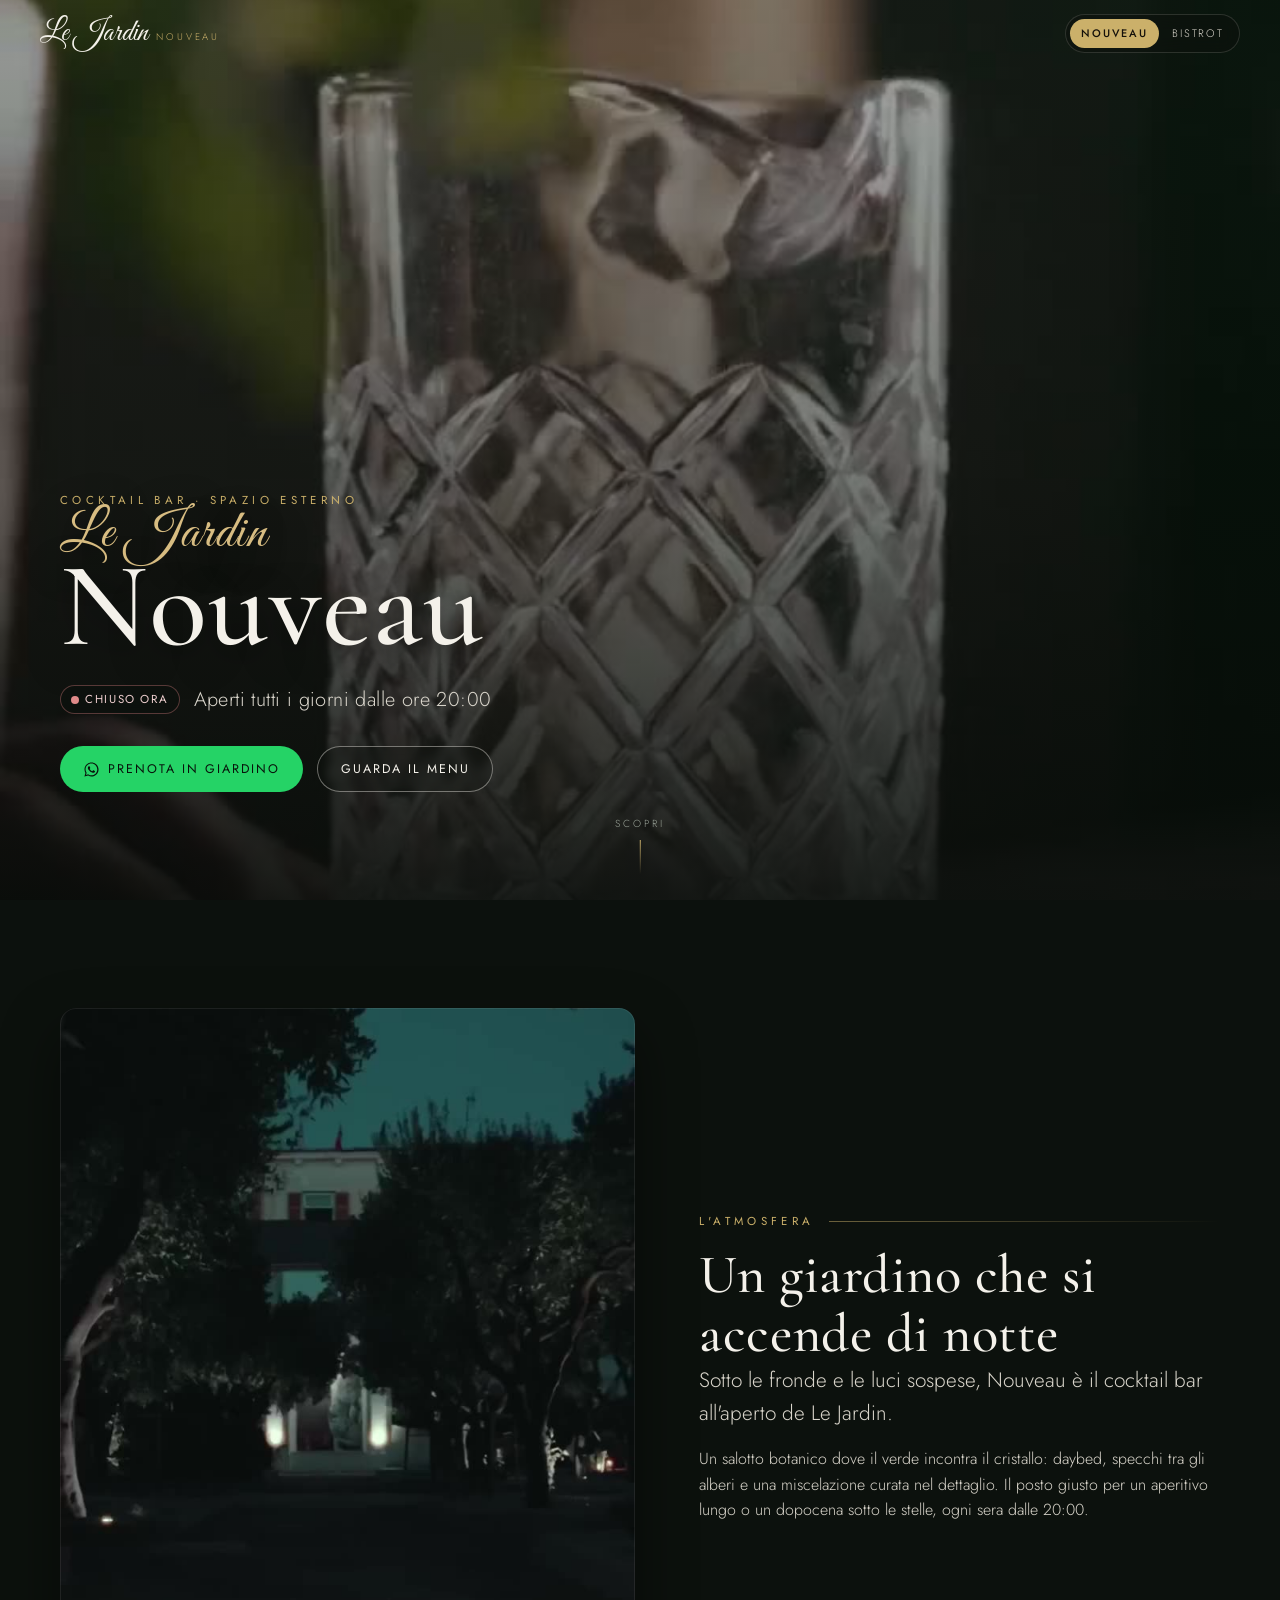
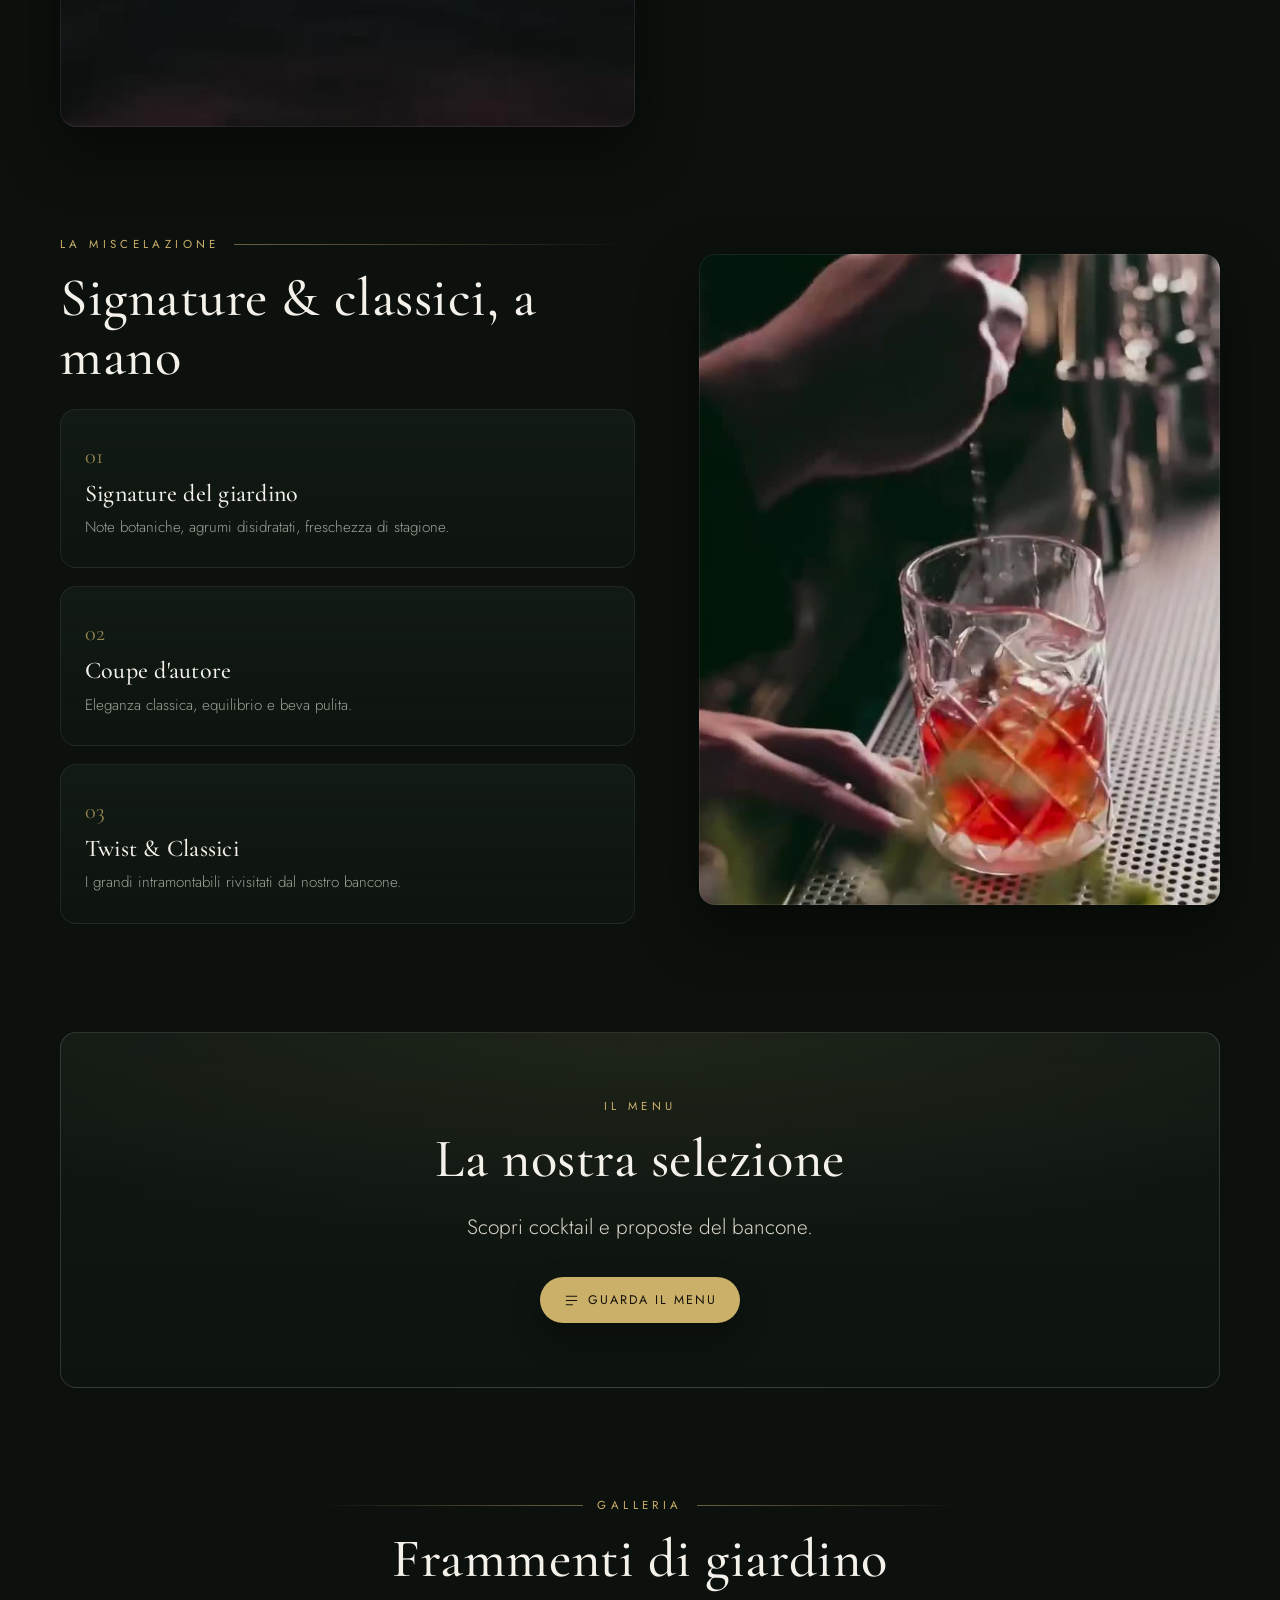
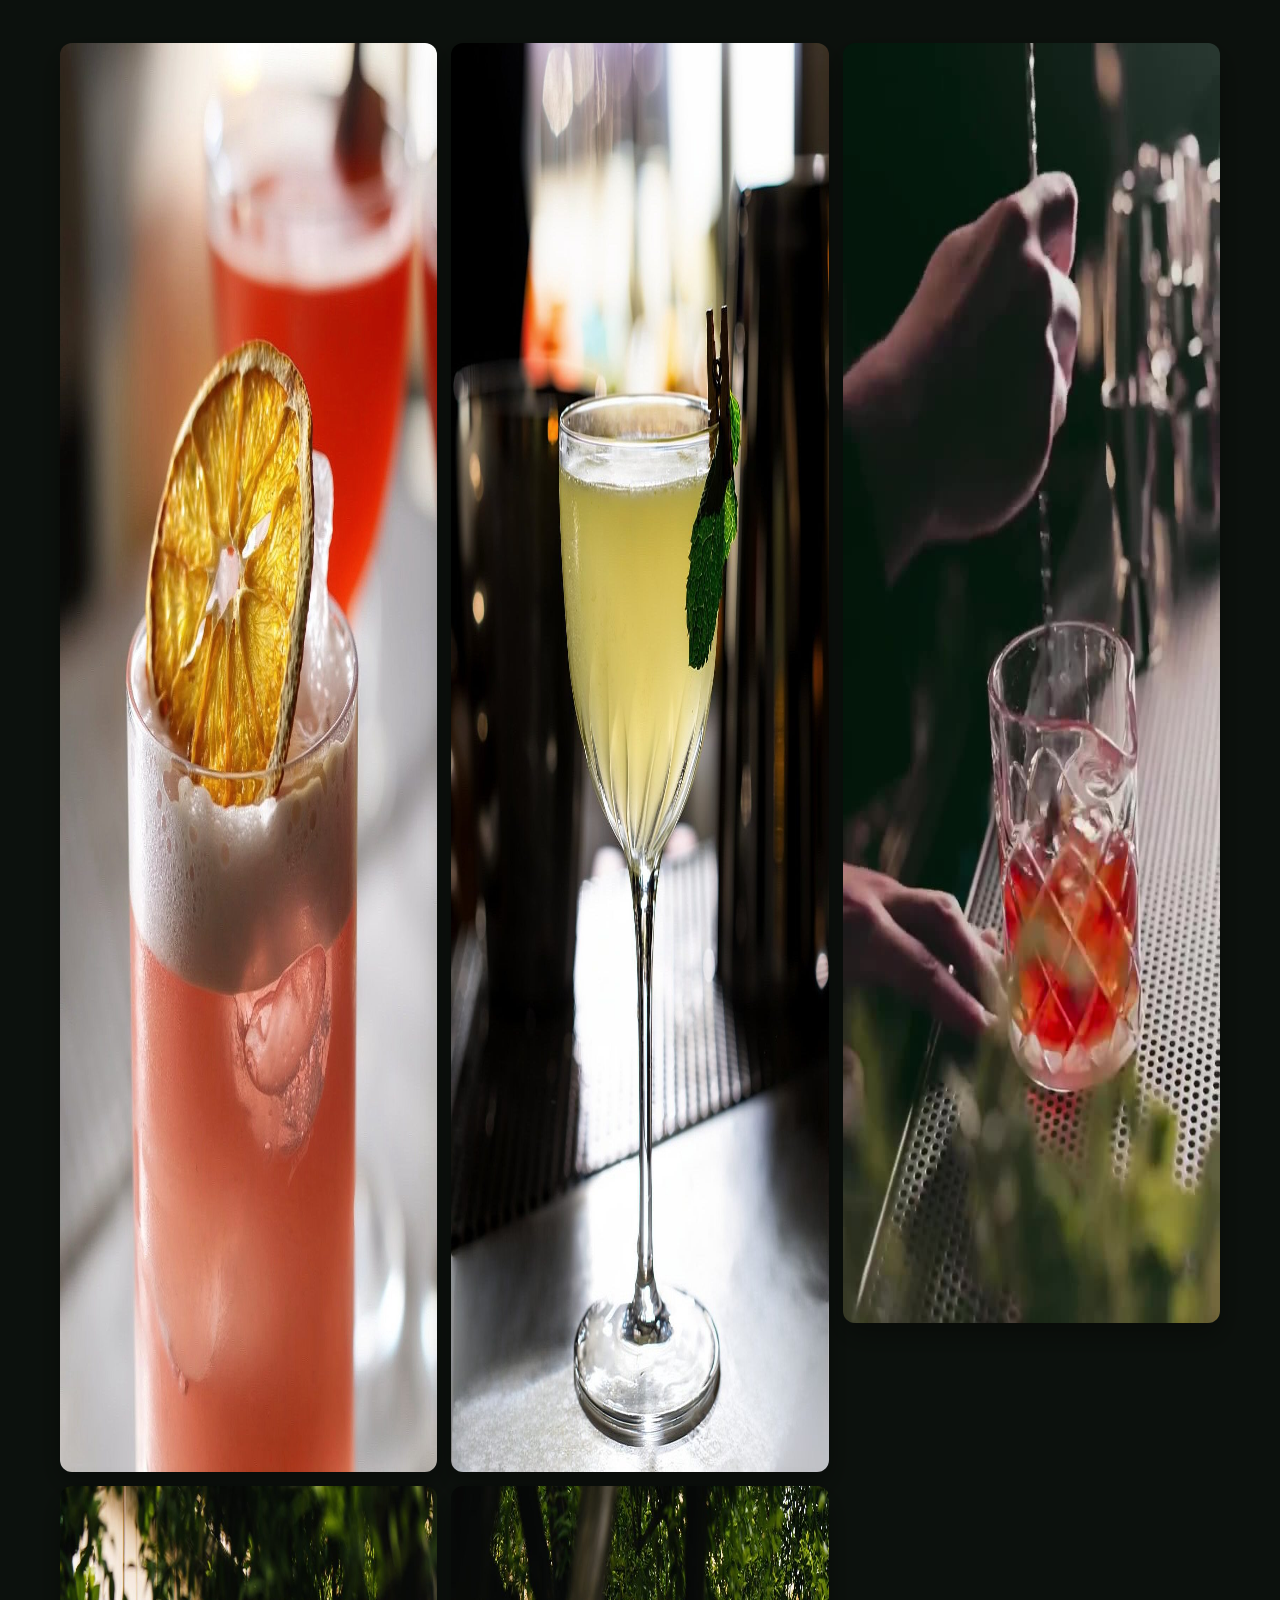
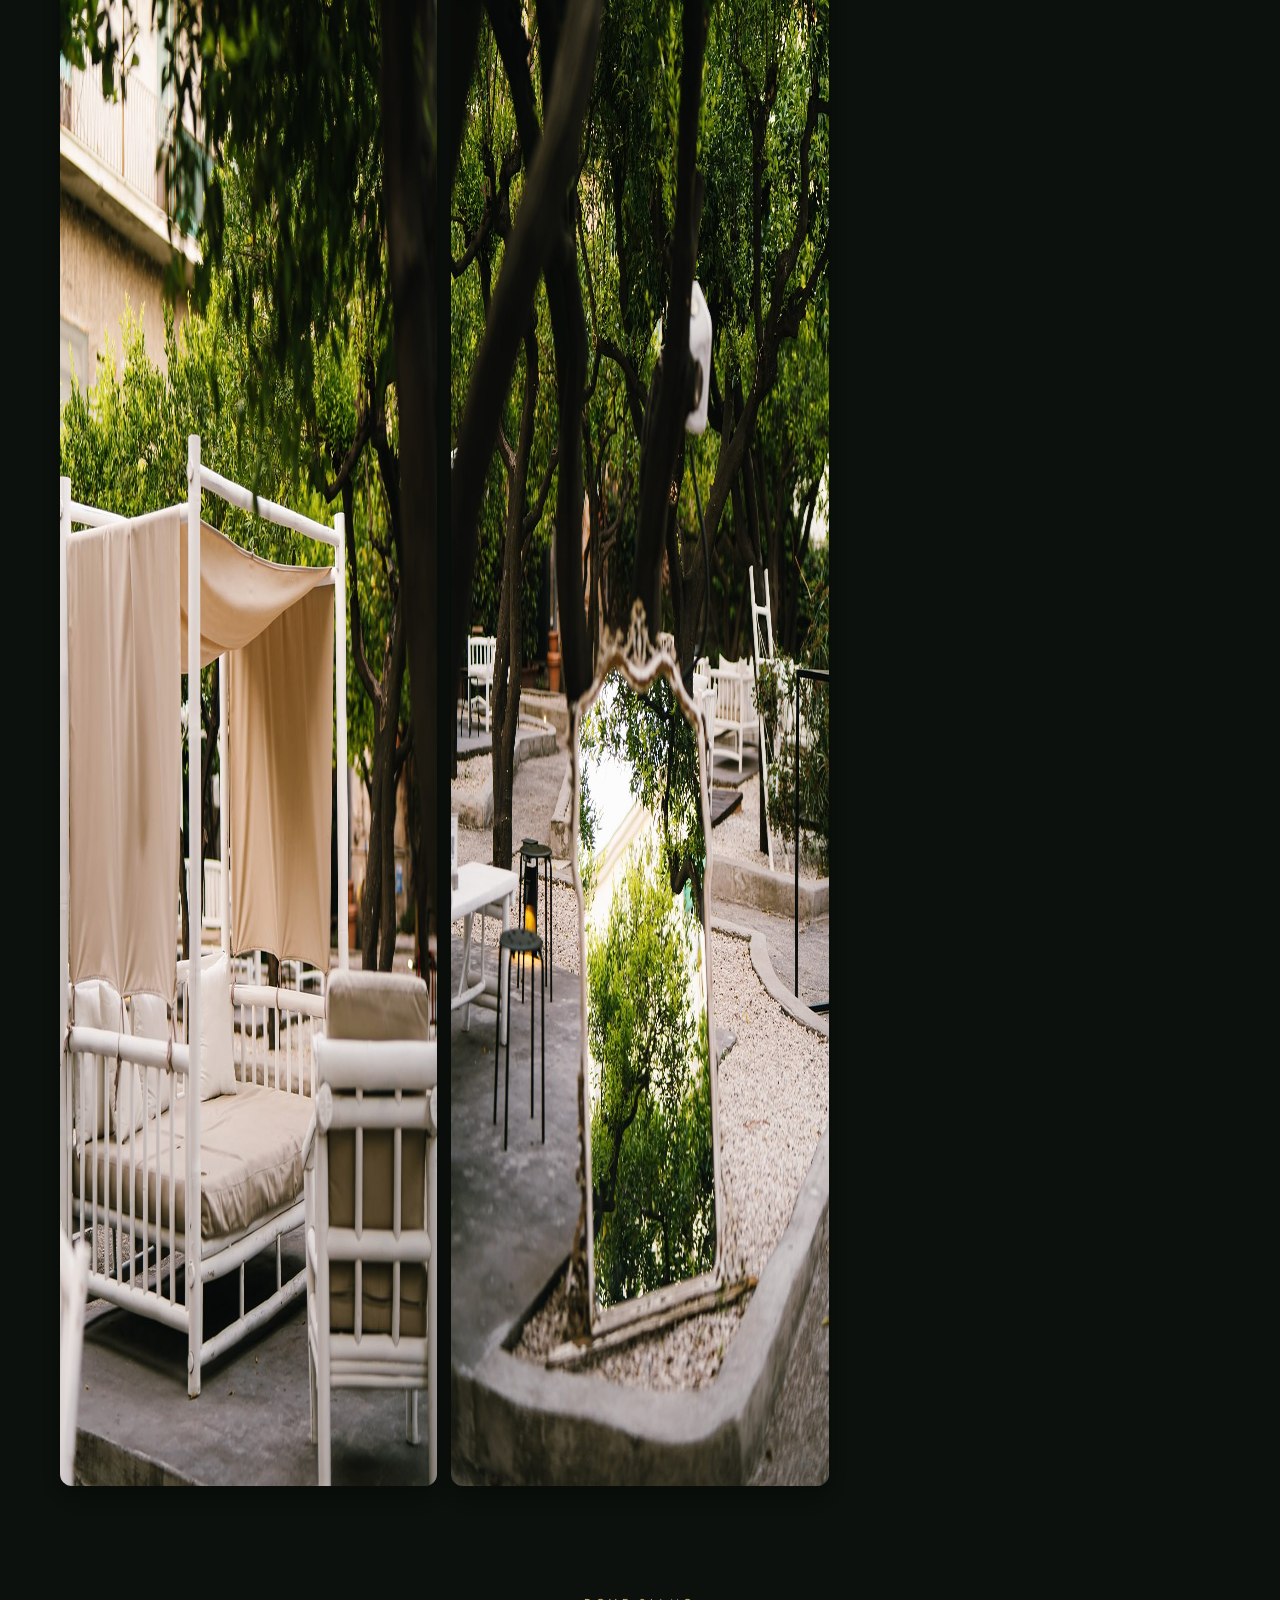
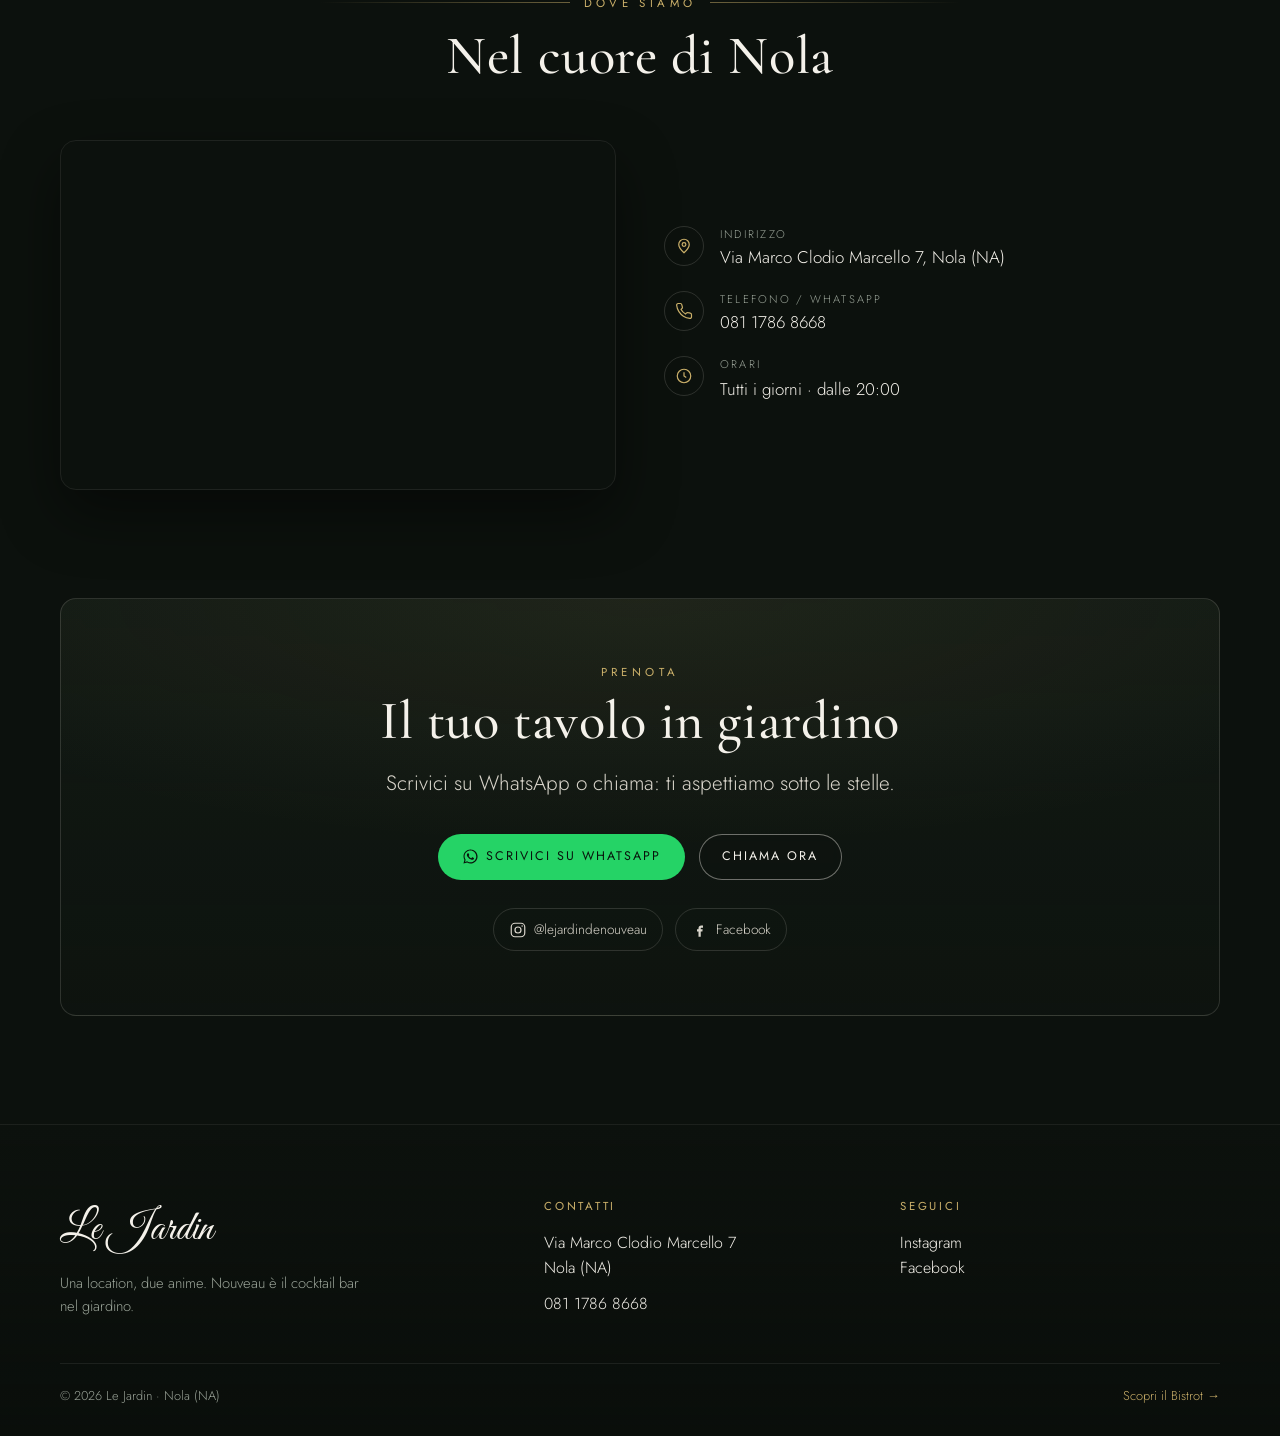
==== nouveau.html @ 112d4d07 "Le Jardin - sito Nouveau + Bistrot" ====
<!DOCTYPE html>
<html lang="it">
<head>
  <meta charset="UTF-8" />
  <meta name="viewport" content="width=device-width, initial-scale=1, viewport-fit=cover" />
  <meta name="theme-color" content="#0c110d" />

  <title>Le Jardin — Nouveau · Cocktail Bar nel giardino · Nola (NA)</title>
  <meta name="description" content="Nouveau, il cocktail bar all'aperto de Le Jardin a Nola (NA). Miscelazione d'autore in un giardino notturno. Aperti tutti i giorni dalle 20:00." />
  <link rel="canonical" href="https://scintillaanselmo0-cell.github.io/le-jardin-nola/nouveau.html" />

  <link rel="icon" href="favicon.ico" sizes="any" />
  <link rel="icon" type="image/png" href="assets/img/icon-512.png" />
  <link rel="apple-touch-icon" href="assets/img/apple-touch-icon.png" />

  <meta property="og:type" content="website" />
  <meta property="og:site_name" content="Le Jardin" />
  <meta property="og:title" content="Le Jardin — Nouveau · Cocktail Bar" />
  <meta property="og:description" content="Il cocktail bar nel giardino. Aperti tutti i giorni dalle 20:00. Nola (NA)." />
  <meta property="og:image" content="assets/img/og-nouveau.jpg" />
  <meta property="og:locale" content="it_IT" />
  <meta name="twitter:card" content="summary_large_image" />
  <meta name="twitter:title" content="Le Jardin — Nouveau · Cocktail Bar" />
  <meta name="twitter:description" content="Il cocktail bar nel giardino. Nola (NA)." />
  <meta name="twitter:image" content="assets/img/og-nouveau.jpg" />

  <!-- Font self-hosted (nessuna dipendenza esterna) -->
  <link rel="preload" href="assets/fonts/great-vibes-400.woff2" as="font" type="font/woff2" crossorigin />
  <link rel="preload" href="assets/fonts/cormorant-600.woff2" as="font" type="font/woff2" crossorigin />
  <link rel="stylesheet" href="fonts.css" />

  <link rel="stylesheet" href="style.css" />

  <!-- JSON-LD: BarOrPub -->
  <script type="application/ld+json">
  {
    "@context": "https://schema.org",
    "@type": "BarOrPub",
    "name": "Le Jardin — Nouveau",
    "description": "Cocktail bar nel giardino de Le Jardin, Nola (NA).",
    "url": "https://scintillaanselmo0-cell.github.io/le-jardin-nola/nouveau.html",
    "image": "https://scintillaanselmo0-cell.github.io/le-jardin-nola/assets/img/og-nouveau.jpg",
    "servesCuisine": "Cocktail",
    "telephone": "+3908117868668",
    "address": {
      "@type": "PostalAddress",
      "streetAddress": "Via Marco Clodio Marcello 7",
      "addressLocality": "Nola",
      "addressRegion": "NA",
      "postalCode": "80035",
      "addressCountry": "IT"
    },
    "openingHoursSpecification": [{
      "@type": "OpeningHoursSpecification",
      "dayOfWeek": ["Monday","Tuesday","Wednesday","Thursday","Friday","Saturday","Sunday"],
      "opens": "20:00", "closes": "02:00"
    }],
    "sameAs": [
      "https://www.instagram.com/lejardindenouveau/",
      "https://www.facebook.com/p/Le-jardin-Nouveau-61557852314824/"
    ]
  }
  </script>
</head>

<body class="theme-nouveau" data-page="nouveau">

  <!-- ============ HEADER + SWITCH ============ -->
  <header class="site-header">
    <a class="site-header__brand" href="index.html" aria-label="Le Jardin — home">
      <span class="script">Le Jardin</span>
      <span class="sub">Nouveau</span>
    </a>
    <nav class="switch" aria-label="Cambia esperienza">
      <a href="nouveau.html" class="active" aria-current="page">Nouveau</a>
      <a href="bistrot.html">Bistrot</a>
    </nav>
  </header>

  <!-- ============ HERO ============ -->
  <section class="hero">
    <div class="hero__media">
      <video autoplay muted loop playsinline preload="metadata" poster="assets/poster/nouveau-hero.jpg">
        <source src="assets/video/nouveau-hero.mp4" type="video/mp4" />
      </video>
    </div>
    <div class="hero__overlay"></div>
    <div class="hero__inner">
      <p class="kicker" data-reveal>Cocktail Bar · Spazio esterno</p>
      <h1 class="hero__title" data-reveal data-delay="1"><span class="script">Le Jardin</span>Nouveau</h1>
      <p class="hero__claim" data-reveal data-delay="2">
        <span class="badge" id="statusBadge"><span class="dot"></span>—</span>
        Aperti tutti i giorni dalle ore 20:00
      </p>
      <div class="hero__actions" data-reveal data-delay="3">
        <a class="btn btn--wa" data-wa="cta" target="_blank" rel="noopener">
          <svg viewBox="0 0 24 24" fill="currentColor"><path d="M12.04 2C6.58 2 2.13 6.45 2.13 11.91c0 1.75.46 3.45 1.32 4.95L2 22l5.25-1.38c1.45.79 3.08 1.21 4.79 1.21 5.46 0 9.91-4.45 9.91-9.91C21.95 6.45 17.5 2 12.04 2m0 18.15c-1.53 0-3.03-.41-4.34-1.19l-.31-.18-3.11.82.83-3.03-.2-.32a8.2 8.2 0 0 1-1.26-4.36c0-4.54 3.7-8.23 8.24-8.23 2.2 0 4.27.86 5.82 2.42a8.18 8.18 0 0 1 2.41 5.82c0 4.54-3.69 8.25-8.23 8.25m4.52-6.16c-.25-.12-1.47-.72-1.69-.81-.23-.08-.39-.12-.56.12-.17.25-.64.81-.79.97-.14.17-.29.19-.54.06-.25-.12-1.05-.39-1.99-1.23-.74-.66-1.23-1.47-1.38-1.72-.14-.25-.02-.38.11-.51.11-.11.25-.29.37-.43.13-.14.17-.25.25-.41.08-.17.04-.31-.02-.43-.06-.12-.56-1.34-.76-1.84-.2-.48-.41-.42-.56-.42-.14-.01-.31-.01-.48-.01s-.43.06-.66.31c-.22.25-.86.85-.86 2.07 0 1.22.89 2.4 1.01 2.56.12.17 1.75 2.67 4.23 3.74.59.26 1.05.41 1.41.52.59.19 1.13.16 1.56.1.48-.07 1.47-.6 1.68-1.18.21-.58.21-1.07.14-1.18-.06-.11-.22-.17-.47-.29"/></svg>
          Prenota in giardino
        </a>
        <a class="btn btn--ghost" href="#menu">Guarda il menu</a>
      </div>
    </div>
    <div class="scroll-cue" aria-hidden="true">Scopri<span></span></div>
  </section>

  <!-- ============ CONCEPT / ATMOSFERA ============ -->
  <section class="section" id="concept">
    <div class="wrap">
      <div class="split">
        <div class="split__media" data-reveal>
          <video autoplay muted loop playsinline preload="none" poster="assets/poster/nouveau-location.jpg">
            <source src="assets/video/nouveau-location.mp4" type="video/mp4" />
          </video>
        </div>
        <div class="split__body" data-reveal data-delay="1">
          <p class="divider-leaf kicker">L'atmosfera</p>
          <h2 class="section__title">Un giardino che si accende di notte</h2>
          <p class="lead">Sotto le fronde e le luci sospese, Nouveau è il cocktail bar all'aperto de Le Jardin.</p>
          <p class="body-text">Un salotto botanico dove il verde incontra il cristallo: daybed, specchi tra gli alberi e una miscelazione curata nel dettaglio. Il posto giusto per un aperitivo lungo o un dopocena sotto le stelle, ogni sera dalle 20:00.</p>
        </div>
      </div>
    </div>
  </section>

  <!-- ============ SIGNATURE / MISCELAZIONE ============ -->
  <section class="section" id="drink" style="padding-top:0">
    <div class="wrap">
      <div class="split reverse">
        <div class="split__media" data-reveal>
          <video autoplay muted loop playsinline preload="none" poster="assets/poster/nouveau-bartender.jpg">
            <source src="assets/video/nouveau-bartender.mp4" type="video/mp4" />
          </video>
        </div>
        <div class="split__body" data-reveal data-delay="1">
          <p class="divider-leaf kicker">La miscelazione</p>
          <h2 class="section__title">Signature &amp; classici, a mano</h2>
          <div class="cards" style="grid-template-columns:1fr; margin-top:1.4em">
            <div class="card"><span class="card__no">01</span><h3>Signature del giardino</h3><p>Note botaniche, agrumi disidratati, freschezza di stagione.</p></div>
            <div class="card"><span class="card__no">02</span><h3>Coupe d'autore</h3><p>Eleganza classica, equilibrio e beva pulita.</p></div>
            <div class="card"><span class="card__no">03</span><h3>Twist &amp; Classici</h3><p>I grandi intramontabili rivisitati dal nostro bancone.</p></div>
          </div>
        </div>
      </div>
    </div>
  </section>

  <!-- ============ MENU (link esterno) ============ -->
  <section class="section" id="menu" style="padding-top:0">
    <div class="wrap">
      <div id="menuHost"><!-- render da script.js (menuUrl / menuPdf in data.js) --></div>
    </div>
  </section>

  <!-- ============ GALLERIA ============ -->
  <section class="section" id="galleria" style="padding-top:0">
    <div class="wrap">
      <div class="section__head center" data-reveal>
        <p class="divider-leaf kicker center">Galleria</p>
        <h2 class="section__title">Frammenti di giardino</h2>
      </div>
      <div class="gallery" data-reveal>
        <img loading="lazy" width="1072" height="1429" src="assets/img/nouveau-cocktail-1.jpg" alt="Cocktail rosso con agrume disidratato" />
        <img loading="lazy" width="1203" height="1600" src="assets/img/nouveau-location-1.jpg" alt="Daybed nel giardino esterno" />
        <img loading="lazy" width="1072" height="1429" src="assets/img/nouveau-cocktail-2.jpg" alt="Coupe con guarnizione di menta" />
        <img loading="lazy" width="1200" height="1600" src="assets/img/nouveau-location-2.jpg" alt="Specchio tra gli alberi del giardino" />
        <img loading="lazy" width="720" height="1280" src="assets/poster/nouveau-cocktail.jpg" alt="Cocktail servito nel bicchiere di cristallo" />
      </div>
    </div>
  </section>

  <!-- ============ DOVE SIAMO ============ -->
  <section class="section" id="dove" style="padding-top:0">
    <div class="wrap">
      <div class="section__head center" data-reveal>
        <p class="divider-leaf kicker center">Dove siamo</p>
        <h2 class="section__title">Nel cuore di Nola</h2>
      </div>
      <div class="map-wrap" data-reveal>
        <div class="map-frame">
          <iframe title="Mappa Le Jardin" loading="lazy" referrerpolicy="no-referrer-when-downgrade"
            src="https://www.google.com/maps?q=Via+Marco+Clodio+Marcello+7,+Nola+NA&output=embed"></iframe>
        </div>
        <div class="info-list">
          <div class="info-row">
            <span class="ic"><svg viewBox="0 0 24 24" fill="none" stroke="currentColor" stroke-width="1.6"><path d="M12 21s-7-6.3-7-11a7 7 0 0 1 14 0c0 4.7-7 11-7 11Z"/><circle cx="12" cy="10" r="2.5"/></svg></span>
            <div><div class="k">Indirizzo</div><a class="v" data-maps target="_blank" rel="noopener">Via Marco Clodio Marcello 7, Nola (NA)</a></div>
          </div>
          <div class="info-row">
            <span class="ic"><svg viewBox="0 0 24 24" fill="none" stroke="currentColor" stroke-width="1.6"><path d="M22 16.9v3a2 2 0 0 1-2.2 2 19.8 19.8 0 0 1-8.6-3 19.5 19.5 0 0 1-6-6 19.8 19.8 0 0 1-3-8.6A2 2 0 0 1 4.1 2h3a2 2 0 0 1 2 1.7c.1 1 .4 1.9.7 2.8a2 2 0 0 1-.5 2.1L8.1 9.9a16 16 0 0 0 6 6l1.3-1.3a2 2 0 0 1 2.1-.4c.9.3 1.8.6 2.8.7a2 2 0 0 1 1.7 2Z"/></svg></span>
            <div><div class="k">Telefono / WhatsApp</div><a class="v" data-tel>081 1786 8668</a></div>
          </div>
          <div class="info-row">
            <span class="ic"><svg viewBox="0 0 24 24" fill="none" stroke="currentColor" stroke-width="1.6"><circle cx="12" cy="12" r="9"/><path d="M12 7v5l3 2"/></svg></span>
            <div><div class="k">Orari</div><div class="v">Tutti i giorni · dalle 20:00</div></div>
          </div>
        </div>
      </div>
    </div>
  </section>

  <!-- ============ CONTATTI / PRENOTA ============ -->
  <section class="section" id="prenota" style="padding-top:0">
    <div class="wrap">
      <div class="menu-panel" data-reveal style="text-align:center">
        <p class="kicker">Prenota</p>
        <h2 class="section__title" style="margin:.2em 0 .3em">Il tuo tavolo in giardino</h2>
        <p class="lead" style="max-width:520px;margin:.4em auto 1.6em">Scrivici su WhatsApp o chiama: ti aspettiamo sotto le stelle.</p>
        <div class="hero__actions" style="justify-content:center">
          <a class="btn btn--wa" data-wa="cta" target="_blank" rel="noopener">
            <svg viewBox="0 0 24 24" fill="currentColor"><path d="M12.04 2C6.58 2 2.13 6.45 2.13 11.91c0 1.75.46 3.45 1.32 4.95L2 22l5.25-1.38c1.45.79 3.08 1.21 4.79 1.21 5.46 0 9.91-4.45 9.91-9.91C21.95 6.45 17.5 2 12.04 2m0 18.15c-1.53 0-3.03-.41-4.34-1.19l-.31-.18-3.11.82.83-3.03-.2-.32a8.2 8.2 0 0 1-1.26-4.36c0-4.54 3.7-8.23 8.24-8.23 2.2 0 4.27.86 5.82 2.42a8.18 8.18 0 0 1 2.41 5.82c0 4.54-3.69 8.25-8.23 8.25m4.52-6.16c-.25-.12-1.47-.72-1.69-.81-.23-.08-.39-.12-.56.12-.17.25-.64.81-.79.97-.14.17-.29.19-.54.06-.25-.12-1.05-.39-1.99-1.23-.74-.66-1.23-1.47-1.38-1.72-.14-.25-.02-.38.11-.51.11-.11.25-.29.37-.43.13-.14.17-.25.25-.41.08-.17.04-.31-.02-.43-.06-.12-.56-1.34-.76-1.84-.2-.48-.41-.42-.56-.42-.14-.01-.31-.01-.48-.01s-.43.06-.66.31c-.22.25-.86.85-.86 2.07 0 1.22.89 2.4 1.01 2.56.12.17 1.75 2.67 4.23 3.74.59.26 1.05.41 1.41.52.59.19 1.13.16 1.56.1.48-.07 1.47-.6 1.68-1.18.21-.58.21-1.07.14-1.18-.06-.11-.22-.17-.47-.29"/></svg>
            Scrivici su WhatsApp
          </a>
          <a class="btn btn--ghost" data-tel>Chiama ora</a>
        </div>
        <div class="socials" style="justify-content:center;margin-top:1.8em">
          <a class="social-chip" href="https://www.instagram.com/lejardindenouveau/" target="_blank" rel="noopener">
            <svg viewBox="0 0 24 24" fill="none" stroke="currentColor" stroke-width="1.6"><rect x="3" y="3" width="18" height="18" rx="5"/><circle cx="12" cy="12" r="4"/><circle cx="17.5" cy="6.5" r="1" fill="currentColor" stroke="none"/></svg>
            @lejardindenouveau
          </a>
          <a class="social-chip" href="https://www.facebook.com/p/Le-jardin-Nouveau-61557852314824/" target="_blank" rel="noopener">
            <svg viewBox="0 0 24 24" fill="currentColor"><path d="M13.5 9H16V6h-2.5C11.6 6 10 7.6 10 9.5V11H8v3h2v7h3v-7h2.2l.3-3H13v-1.2c0-.4.3-.8.5-.8Z"/></svg>
            Facebook
          </a>
        </div>
      </div>
    </div>
  </section>

  <!-- ============ FOOTER ============ -->
  <footer class="site-footer">
    <div class="wrap">
      <div class="footer-grid">
        <div>
          <div class="script">Le Jardin</div>
          <p class="muted" style="margin-top:8px;max-width:34ch">Una location, due anime. Nouveau è il cocktail bar nel giardino.</p>
        </div>
        <div>
          <h4>Contatti</h4>
          <p><a data-maps target="_blank" rel="noopener">Via Marco Clodio Marcello 7<br>Nola (NA)</a></p>
          <p style="margin-top:10px"><a data-tel>081 1786 8668</a></p>
        </div>
        <div>
          <h4>Seguici</h4>
          <p><a href="https://www.instagram.com/lejardindenouveau/" target="_blank" rel="noopener">Instagram</a></p>
          <p><a href="https://www.facebook.com/p/Le-jardin-Nouveau-61557852314824/" target="_blank" rel="noopener">Facebook</a></p>
        </div>
      </div>
      <div class="footer-bottom">
        <span>© <span id="yr"></span> Le Jardin · Nola (NA)</span>
        <a class="to-other" href="bistrot.html">Scopri il Bistrot →</a>
      </div>
    </div>
  </footer>

  <script src="data.js"></script>
  <script src="script.js"></script>
  <script>document.getElementById('yr').textContent = new Date().getFullYear();</script>
</body>
</html>
---- fonts.css ----
/* Le Jardin — font self-hosted (nessuna dipendenza esterna) */
@font-face{font-family:"Great Vibes";font-style:normal;font-weight:400;font-display:swap;src:url("assets/fonts/great-vibes-400.woff2") format("woff2");}
@font-face{font-family:"Cormorant Garamond";font-style:normal;font-weight:400;font-display:swap;src:url("assets/fonts/cormorant-400.woff2") format("woff2");}
@font-face{font-family:"Cormorant Garamond";font-style:italic;font-weight:400;font-display:swap;src:url("assets/fonts/cormorant-400-italic.woff2") format("woff2");}
@font-face{font-family:"Cormorant Garamond";font-style:normal;font-weight:500;font-display:swap;src:url("assets/fonts/cormorant-500.woff2") format("woff2");}
@font-face{font-family:"Cormorant Garamond";font-style:normal;font-weight:600;font-display:swap;src:url("assets/fonts/cormorant-600.woff2") format("woff2");}
@font-face{font-family:"Jost";font-style:normal;font-weight:300;font-display:swap;src:url("assets/fonts/jost-300.woff2") format("woff2");}
@font-face{font-family:"Jost";font-style:normal;font-weight:400;font-display:swap;src:url("assets/fonts/jost-400.woff2") format("woff2");}
@font-face{font-family:"Jost";font-style:normal;font-weight:500;font-display:swap;src:url("assets/fonts/jost-500.woff2") format("woff2");}
---- style.css ----
/* =============================================================================
   LE JARDIN — STYLE.CSS
   Estetica: giardino notturno, elegante. Palette scura + accenti botanici/oro.
   Base condivisa + override per Nouveau (.theme-nouveau) e Bistrot (.theme-bistrot)
   ========================================================================== */

/* ---------- Tokens ---------- */
:root {
  --ink:        #0c110d;   /* near-black botanico */
  --ink-2:      #121a14;
  --panel:      #17211a;
  --cream:      #f4f1ea;
  --cream-soft: #d9d5cb;
  --muted:      #9aa398;
  --gold:       #c6a462;
  --gold-soft:  #d8bd82;
  --green:      #6f8f6a;   /* verde botanico */
  --green-deep: #33513a;
  --line:       rgba(244,241,234,.14);
  --line-soft:  rgba(244,241,234,.08);
  --shadow:     0 24px 60px rgba(0,0,0,.45);

  --serif: "Cormorant Garamond", Georgia, "Times New Roman", serif;
  --script: "Great Vibes", "Cormorant Garamond", cursive;
  --sans: "Jost", "Helvetica Neue", Arial, sans-serif;

  --wrap: 1160px;
  --radius: 16px;
  --ease: cubic-bezier(.22,.61,.36,1);
}

/* Tema Nouveau — più notturno/vibrante (verde-blu, oro freddo) */
.theme-nouveau {
  --accent: #cbb06a;
  --accent-2: #7fa27a;
  --tint: rgba(18,26,20,.72);
  --hero-overlay: linear-gradient(180deg, rgba(8,12,9,.35) 0%, rgba(8,12,9,.55) 55%, rgba(8,12,9,.92) 100%);
}
/* Tema Bistrot — più caldo/accogliente (oro caldo, terracotta soft) */
.theme-bistrot {
  --accent: #d3a86a;
  --accent-2: #b98a54;
  --tint: rgba(24,18,14,.72);
  --hero-overlay: linear-gradient(180deg, rgba(16,11,8,.35) 0%, rgba(16,11,8,.55) 55%, rgba(14,10,7,.94) 100%);
}

/* ---------- Reset ---------- */
*,*::before,*::after { box-sizing: border-box; }
* { margin: 0; }
html { scroll-behavior: smooth; -webkit-text-size-adjust: 100%; }
body {
  font-family: var(--sans);
  color: var(--cream);
  background: var(--ink);
  line-height: 1.6;
  font-weight: 300;
  overflow-x: hidden;
  -webkit-font-smoothing: antialiased;
  text-rendering: optimizeLegibility;
}
img, video { max-width: 100%; display: block; }
a { color: inherit; text-decoration: none; }
button { font-family: inherit; cursor: pointer; border: 0; background: none; color: inherit; }
:focus-visible { outline: 2px solid var(--accent); outline-offset: 3px; border-radius: 4px; }
ul { list-style: none; padding: 0; }

/* ---------- Typography helpers ---------- */
h1,h2,h3 { font-family: var(--serif); font-weight: 500; line-height: 1.08; letter-spacing: .01em; }
.script { font-family: var(--script); font-weight: 400; }
.kicker {
  font-family: var(--sans); font-weight: 400; font-size: .72rem;
  letter-spacing: .38em; text-transform: uppercase; color: var(--accent);
}
.wrap { width: min(var(--wrap), 92vw); margin-inline: auto; }
.lead { font-size: clamp(1.05rem, 2.2vw, 1.3rem); color: var(--cream-soft); font-weight: 300; }
.center { text-align: center; }

/* =============================================================================
   SPLASH / CHOOSER (index.html)
   ========================================================================== */
.splash {
  min-height: 100svh; min-height: 100dvh;
  display: flex; flex-direction: column;
  background: var(--ink);
  padding-top: env(safe-area-inset-top);
}
.splash__brand {
  position: absolute; top: max(26px, env(safe-area-inset-top)); left: 0; right: 0;
  z-index: 30; text-align: center; pointer-events: none;
}
.splash__brand .script {
  font-size: clamp(2.6rem, 8vw, 5rem); color: var(--cream);
  text-shadow: 0 6px 30px rgba(0,0,0,.6);
}
.splash__brand .tagline {
  font-size: .7rem; letter-spacing: .34em; text-transform: uppercase;
  color: var(--gold-soft); margin-top: -.2em;
}

.chooser {
  flex: 1; display: grid; grid-template-columns: 1fr 1fr;
  min-height: 100svh; min-height: 100dvh;
}
.half {
  position: relative; overflow: hidden; display: flex;
  align-items: flex-end; justify-content: center;
  min-height: 50svh; isolation: isolate;
}
.half__media { position: absolute; inset: 0; z-index: -2; }
.half__media img, .half__media video {
  width: 100%; height: 100%; object-fit: cover;
  transition: transform 1.1s var(--ease), filter 1.1s var(--ease);
  transform: scale(1.06); filter: saturate(.92) brightness(.62);
}
.half__scrim {
  position: absolute; inset: 0; z-index: -1;
  background: linear-gradient(180deg, rgba(8,12,9,.25), rgba(8,12,9,.78));
  transition: background .6s var(--ease);
}
.half__inner {
  position: relative; z-index: 2; text-align: center;
  padding: 0 24px clamp(48px, 9vh, 96px); max-width: 460px;
}
.half__kicker { color: var(--gold-soft); }
.half__title { font-size: clamp(2.1rem, 5vw, 3.4rem); color: var(--cream); margin-top: .18em; }
.half__desc { color: var(--cream-soft); margin-top: .5em; font-size: .98rem; }
.half__cta {
  display: inline-flex; align-items: center; gap: .6em; margin-top: 1.4em;
  padding: .85em 1.7em; border: 1px solid rgba(244,241,234,.4);
  border-radius: 100px; letter-spacing: .18em; text-transform: uppercase;
  font-size: .74rem; color: var(--cream); backdrop-filter: blur(4px);
  background: rgba(12,17,13,.28); transition: all .4s var(--ease);
}
.half__cta::after { content: "→"; transition: transform .4s var(--ease); }
/* Hover / focus states */
.half:hover .half__media img, .half:hover .half__media video,
.half:focus-within .half__media img, .half:focus-within .half__media video {
  transform: scale(1.14); filter: saturate(1.05) brightness(.72);
}
.half:hover .half__scrim, .half:focus-within .half__scrim {
  background: linear-gradient(180deg, rgba(8,12,9,.1), rgba(8,12,9,.62));
}
.half:hover .half__cta { background: var(--accent); color: #14100a; border-color: var(--accent); }
.half:hover .half__cta::after { transform: translateX(5px); }

.half--nouveau { --accent: #cbb06a; }
.half--bistrot { --accent: #d3a86a; }

/* Divider / cerniera centrale con logo */
.chooser__hinge {
  position: absolute; top: 50%; left: 50%; transform: translate(-50%,-50%);
  z-index: 20; width: 92px; height: 92px; border-radius: 50%;
  display: grid; place-items: center; pointer-events: none;
  background: radial-gradient(circle at 50% 40%, rgba(12,17,13,.9), rgba(12,17,13,.7));
  border: 1px solid rgba(214,189,130,.5);
  box-shadow: 0 0 0 8px rgba(12,17,13,.35), 0 18px 40px rgba(0,0,0,.5);
}
.chooser__hinge .lj { font-family: var(--serif); font-size: 1.5rem; color: var(--gold-soft); letter-spacing: .02em; }

.splash__foot {
  position: relative; z-index: 15; text-align: center;
  padding: 18px 16px calc(18px + env(safe-area-inset-bottom));
  background: var(--ink); border-top: 1px solid var(--line-soft);
  font-size: .82rem; color: var(--muted);
  display: flex; flex-wrap: wrap; gap: 8px 22px; justify-content: center; align-items: center;
}
.splash__foot a:hover { color: var(--cream); }
.splash__foot .sep { opacity: .4; }

/* =============================================================================
   HEADER / SWITCH (nouveau.html + bistrot.html)
   ========================================================================== */
.site-header {
  position: fixed; top: 0; inset-inline: 0; z-index: 60;
  display: flex; align-items: center; justify-content: space-between;
  padding: 14px clamp(16px, 4vw, 40px);
  padding-top: max(14px, env(safe-area-inset-top));
  transition: background .4s var(--ease), border-color .4s var(--ease), backdrop-filter .4s;
  border-bottom: 1px solid transparent;
}
.site-header.scrolled {
  background: rgba(10,15,11,.82); backdrop-filter: blur(14px) saturate(1.1);
  border-bottom-color: var(--line-soft);
}
.site-header__brand { display: flex; align-items: baseline; gap: .5em; }
.site-header__brand .script { font-size: 1.9rem; color: var(--cream); line-height: 1; }
.site-header__brand .sub {
  font-size: .6rem; letter-spacing: .3em; text-transform: uppercase; color: var(--accent);
}

/* Switch Nouveau <-> Bistrot */
.switch {
  display: inline-flex; align-items: center; gap: 2px; padding: 4px;
  border: 1px solid var(--line); border-radius: 100px; background: rgba(12,17,13,.5);
  backdrop-filter: blur(8px);
}
.switch a {
  font-size: .68rem; letter-spacing: .16em; text-transform: uppercase;
  padding: .55em 1.05em; border-radius: 100px; color: var(--cream-soft);
  transition: all .35s var(--ease); white-space: nowrap;
}
.switch a.active { background: var(--accent); color: #14100a; font-weight: 500; }
.switch a:not(.active):hover { color: var(--cream); background: rgba(244,241,234,.08); }

/* =============================================================================
   HERO (pagine interne)
   ========================================================================== */
.hero {
  position: relative; min-height: 100svh; min-height: 100dvh;
  display: flex; align-items: flex-end; overflow: hidden; isolation: isolate;
}
.hero__media { position: absolute; inset: 0; z-index: -2; }
.hero__media img, .hero__media video {
  width: 100%; height: 100%; object-fit: cover;
}
.hero__overlay { position: absolute; inset: 0; z-index: -1; background: var(--hero-overlay); }
.hero__inner {
  width: min(var(--wrap), 92vw); margin-inline: auto;
  padding: 0 0 clamp(64px, 12vh, 130px); position: relative;
}
.hero__title {
  font-size: clamp(3.2rem, 12vw, 7.5rem); color: var(--cream);
  line-height: .92; text-shadow: 0 10px 40px rgba(0,0,0,.5);
}
.hero__title .script { display: block; font-size: clamp(2rem, 6vw, 3.4rem); color: var(--gold-soft); margin-bottom: -.15em; }
.hero__claim {
  display: inline-flex; align-items: center; gap: .7em; margin-top: 1.1em;
  font-size: clamp(1rem, 2.4vw, 1.25rem); color: var(--cream-soft); letter-spacing: .02em;
}
.hero__actions { display: flex; flex-wrap: wrap; gap: 14px; margin-top: 1.9em; }
.hero .scroll-cue {
  position: absolute; bottom: 26px; left: 50%; transform: translateX(-50%);
  font-size: .64rem; letter-spacing: .3em; text-transform: uppercase; color: var(--muted);
  display: flex; flex-direction: column; align-items: center; gap: 8px;
}
.hero .scroll-cue span { width: 1px; height: 34px; background: linear-gradient(var(--accent), transparent); animation: cue 2s var(--ease) infinite; }
@keyframes cue { 0%{transform:scaleY(.2);transform-origin:top;opacity:.3} 50%{transform:scaleY(1);opacity:1} 100%{transform:scaleY(.2);transform-origin:bottom;opacity:.3} }

/* ---------- Badge Aperto/Chiuso ---------- */
.badge {
  display: inline-flex; align-items: center; gap: .5em;
  padding: .4em .9em; border-radius: 100px; font-size: .72rem;
  letter-spacing: .14em; text-transform: uppercase; font-weight: 400;
  border: 1px solid var(--line); background: rgba(12,17,13,.55); backdrop-filter: blur(6px);
}
.badge .dot { width: 8px; height: 8px; border-radius: 50%; background: var(--muted); }
.badge.is-open   { color: #d7f0d0; border-color: rgba(120,190,120,.5); }
.badge.is-open .dot { background: #7cd67c; box-shadow: 0 0 0 4px rgba(124,214,124,.18); animation: pulse 2s infinite; }
.badge.is-closed { color: #f0d0d0; border-color: rgba(200,120,120,.4); }
.badge.is-closed .dot { background: #e08a8a; }
@keyframes pulse { 0%,100%{box-shadow:0 0 0 3px rgba(124,214,124,.18)} 50%{box-shadow:0 0 0 7px rgba(124,214,124,0)} }

/* =============================================================================
   BUTTONS
   ========================================================================== */
.btn {
  display: inline-flex; align-items: center; gap: .6em;
  padding: .95em 1.8em; border-radius: 100px; font-size: .78rem;
  letter-spacing: .16em; text-transform: uppercase; font-weight: 400;
  transition: all .4s var(--ease); border: 1px solid transparent; line-height: 1;
  min-height: 46px;
}
.btn svg { width: 17px; height: 17px; }
.btn--primary { background: var(--accent); color: #14100a; box-shadow: 0 14px 30px rgba(0,0,0,.35); }
.btn--primary:hover { transform: translateY(-2px); box-shadow: 0 20px 40px rgba(0,0,0,.45); filter: brightness(1.06); }
.btn--ghost { border-color: rgba(244,241,234,.42); color: var(--cream); background: rgba(12,17,13,.25); backdrop-filter: blur(4px); }
.btn--ghost:hover { border-color: var(--accent); color: var(--accent); }
.btn--wa { background: #25d366; color: #08130b; }
.btn--wa:hover { transform: translateY(-2px); filter: brightness(1.05); box-shadow: 0 18px 36px rgba(37,211,102,.3); }

/* =============================================================================
   SECTIONS
   ========================================================================== */
section { position: relative; }
.section { padding: clamp(70px, 12vh, 130px) 0; }
.section__head { max-width: 640px; margin-bottom: clamp(36px, 6vh, 60px); }
.section__head.center { margin-inline: auto; }
.section__title { font-size: clamp(2rem, 5.2vw, 3.4rem); color: var(--cream); margin-top: .28em; }
.section__lead { margin-top: .8em; }
.divider-leaf { display: flex; align-items: center; gap: 14px; color: var(--accent); margin: 0 0 4px; }
.divider-leaf::after { content: ""; height: 1px; flex: 1; background: linear-gradient(90deg, var(--accent), transparent); opacity: .5; }
.center .divider-leaf::before { content: ""; height: 1px; flex: 1; background: linear-gradient(90deg, transparent, var(--accent)); opacity: .5; }

/* ---------- Concept split ---------- */
.split { display: grid; grid-template-columns: 1.05fr .95fr; gap: clamp(30px, 5vw, 72px); align-items: center; }
.split.reverse .split__media { order: 2; }
.split__media {
  position: relative; border-radius: var(--radius); overflow: hidden;
  box-shadow: var(--shadow); aspect-ratio: 4/5;
}
.split__media img, .split__media video { width: 100%; height: 100%; object-fit: cover; }
.split__media::after { content:""; position:absolute; inset:0; box-shadow: inset 0 0 0 1px rgba(244,241,234,.08); border-radius: var(--radius); }
.split__body p + p { margin-top: 1em; }
.split__body .body-text { color: var(--cream-soft); margin-top: 1em; }

/* ---------- Highlights (drink) ---------- */
.cards { display: grid; grid-template-columns: repeat(3,1fr); gap: 18px; margin-top: 8px; }
.card {
  border: 1px solid var(--line-soft); border-radius: var(--radius); padding: 28px 24px;
  background: linear-gradient(180deg, rgba(23,33,26,.6), rgba(18,26,20,.35));
  transition: transform .5s var(--ease), border-color .5s var(--ease);
}
.card:hover { transform: translateY(-4px); border-color: rgba(203,176,106,.4); }
.card__no { font-family: var(--serif); font-size: 1.4rem; color: var(--accent); opacity: .7; }
.card h3 { font-size: 1.5rem; color: var(--cream); margin: .3em 0 .35em; }
.card p { color: var(--muted); font-size: .95rem; }

/* ---------- Menu ---------- */
.menu-panel {
  border: 1px solid var(--line); border-radius: var(--radius);
  padding: clamp(36px, 6vw, 64px); text-align: center;
  background:
    radial-gradient(120% 100% at 50% 0%, rgba(203,176,106,.08), transparent 60%),
    linear-gradient(180deg, rgba(23,33,26,.5), rgba(18,26,20,.3));
}
.menu-panel .lead { max-width: 520px; margin: .6em auto 1.6em; }
.menu-soon__tag {
  display: inline-block; font-size: .7rem; letter-spacing: .28em; text-transform: uppercase;
  color: var(--accent); border: 1px solid var(--line); border-radius: 100px; padding: .5em 1.2em; margin-bottom: 1.2em;
}
/* Menu categorie (quando popolato in data.js) */
.menu-cats { display: grid; gap: clamp(28px,4vw,44px); text-align: left; max-width: 720px; margin-inline: auto; }
.menu-cat h3 { font-size: 1.7rem; color: var(--accent); margin-bottom: .5em; }
.menu-item { display: flex; justify-content: space-between; gap: 16px; padding: .7em 0; border-bottom: 1px dashed var(--line-soft); }
.menu-item__name { color: var(--cream); font-size: 1.08rem; }
.menu-item__desc { color: var(--muted); font-size: .9rem; margin-top: .15em; }
.menu-item__price { color: var(--accent); font-family: var(--serif); font-size: 1.2rem; white-space: nowrap; }

/* ---------- Gallery ---------- */
.gallery { columns: 3; column-gap: 14px; }
.gallery img {
  width: 100%; border-radius: 12px; margin-bottom: 14px; break-inside: avoid;
  box-shadow: 0 12px 28px rgba(0,0,0,.35); transition: transform .6s var(--ease), filter .6s var(--ease);
  filter: saturate(.96);
}
.gallery img:hover { transform: scale(1.02); filter: saturate(1.08); }

/* ---------- Map / Dove siamo ---------- */
.map-wrap { display: grid; grid-template-columns: 1fr 1fr; gap: clamp(24px,4vw,48px); align-items: stretch; }
.map-frame { border-radius: var(--radius); overflow: hidden; box-shadow: var(--shadow); min-height: 340px; border: 1px solid var(--line-soft); }
.map-frame iframe { width: 100%; height: 100%; min-height: 340px; border: 0; filter: grayscale(.2) contrast(1.05) brightness(.92); }
.info-list { display: grid; gap: 20px; align-content: center; }
.info-row { display: flex; gap: 16px; align-items: flex-start; }
.info-row .ic { flex: none; width: 40px; height: 40px; border-radius: 50%; display: grid; place-items: center; border: 1px solid var(--line); color: var(--accent); }
.info-row .ic svg { width: 18px; height: 18px; }
.info-row .k { font-size: .7rem; letter-spacing: .2em; text-transform: uppercase; color: var(--muted); }
.info-row .v { color: var(--cream); font-size: 1.06rem; margin-top: 2px; }
.info-row a.v:hover { color: var(--accent); }

/* ---------- Contatti / Prenota ---------- */
.contact-grid { display: grid; grid-template-columns: 1fr 1fr; gap: clamp(28px,5vw,60px); }
.socials { display: flex; gap: 12px; flex-wrap: wrap; margin-top: 8px; }
.social-chip {
  display: inline-flex; align-items: center; gap: .5em; padding: .7em 1.1em;
  border: 1px solid var(--line); border-radius: 100px; font-size: .85rem; color: var(--cream-soft);
  transition: all .35s var(--ease);
}
.social-chip svg { width: 18px; height: 18px; }
.social-chip:hover { border-color: var(--accent); color: var(--accent); transform: translateY(-2px); }

/* ---------- Reservation form (Bistrot) ---------- */
.form { display: grid; gap: 16px; }
.form .row { display: grid; grid-template-columns: 1fr 1fr; gap: 16px; }
.field { display: grid; gap: 7px; }
.field label { font-size: .7rem; letter-spacing: .18em; text-transform: uppercase; color: var(--muted); }
.field input, .field select {
  width: 100%; padding: .85em 1em; border-radius: 12px; color: var(--cream);
  background: rgba(12,17,13,.55); border: 1px solid var(--line); font-size: 1rem; font-family: inherit;
  transition: border-color .3s, background .3s;
}
.field input:focus, .field select:focus { border-color: var(--accent); background: rgba(12,17,13,.8); outline: none; }
.field input::placeholder { color: rgba(154,163,152,.6); }
.field.invalid input, .field.invalid select { border-color: #e08a8a; }
.field .err { font-size: .74rem; color: #e79b9b; display: none; }
.field.invalid .err { display: block; }
.form__note { font-size: .82rem; color: var(--muted); }
select option { background: var(--ink); color: var(--cream); }

/* =============================================================================
   FOOTER
   ========================================================================== */
.site-footer {
  border-top: 1px solid var(--line-soft); padding: clamp(48px,8vh,80px) 0 calc(30px + env(safe-area-inset-bottom));
  background: linear-gradient(180deg, transparent, rgba(8,12,9,.6));
}
.footer-grid { display: grid; grid-template-columns: 1.4fr 1fr 1fr; gap: 36px; }
.site-footer .script { font-size: 2.6rem; color: var(--cream); }
.site-footer h4 { font-family: var(--sans); font-size: .72rem; letter-spacing: .24em; text-transform: uppercase; color: var(--accent); margin-bottom: 14px; font-weight: 400; }
.site-footer a:hover { color: var(--accent); }
.site-footer .muted { color: var(--muted); font-size: .92rem; }
.footer-bottom {
  margin-top: 44px; padding-top: 22px; border-top: 1px solid var(--line-soft);
  display: flex; flex-wrap: wrap; gap: 10px 20px; justify-content: space-between; align-items: center;
  font-size: .8rem; color: var(--muted);
}
.footer-bottom .to-other { color: var(--accent); }

/* =============================================================================
   REVEAL ANIMATIONS
   ========================================================================== */
[data-reveal] { opacity: 0; transform: translateY(26px); transition: opacity .9s var(--ease), transform .9s var(--ease); }
[data-reveal].in { opacity: 1; transform: none; }
[data-reveal][data-delay="1"] { transition-delay: .09s; }
[data-reveal][data-delay="2"] { transition-delay: .18s; }
[data-reveal][data-delay="3"] { transition-delay: .27s; }

/* =============================================================================
   RESPONSIVE
   ========================================================================== */
@media (max-width: 900px) {
  .split, .map-wrap, .contact-grid { grid-template-columns: 1fr; }
  .split.reverse .split__media { order: 0; }
  .cards { grid-template-columns: 1fr; }
  .gallery { columns: 2; }
  .footer-grid { grid-template-columns: 1fr; gap: 30px; }
  .split__media { aspect-ratio: 16/11; }
}

@media (max-width: 720px) {
  /* Splash diventa verticale (stack) */
  .chooser { grid-template-columns: 1fr; }
  .half { min-height: 50svh; }
  .chooser__hinge { width: 74px; height: 74px; }
  .form .row { grid-template-columns: 1fr; }
  .site-header { padding: 10px 14px; padding-top: max(10px, env(safe-area-inset-top)); }
  .site-header__brand .script { font-size: 1.55rem; }
  .switch a { padding: .5em .8em; font-size: .62rem; }
}

@media (max-width: 480px) {
  .gallery { columns: 1; }
  .hero__actions .btn { width: 100%; justify-content: center; }
}

/* Riduci il movimento se richiesto dal sistema */
@media (prefers-reduced-motion: reduce) {
  *, *::before, *::after { animation-duration: .001ms !important; transition-duration: .001ms !important; scroll-behavior: auto !important; }
  [data-reveal] { opacity: 1; transform: none; }
}
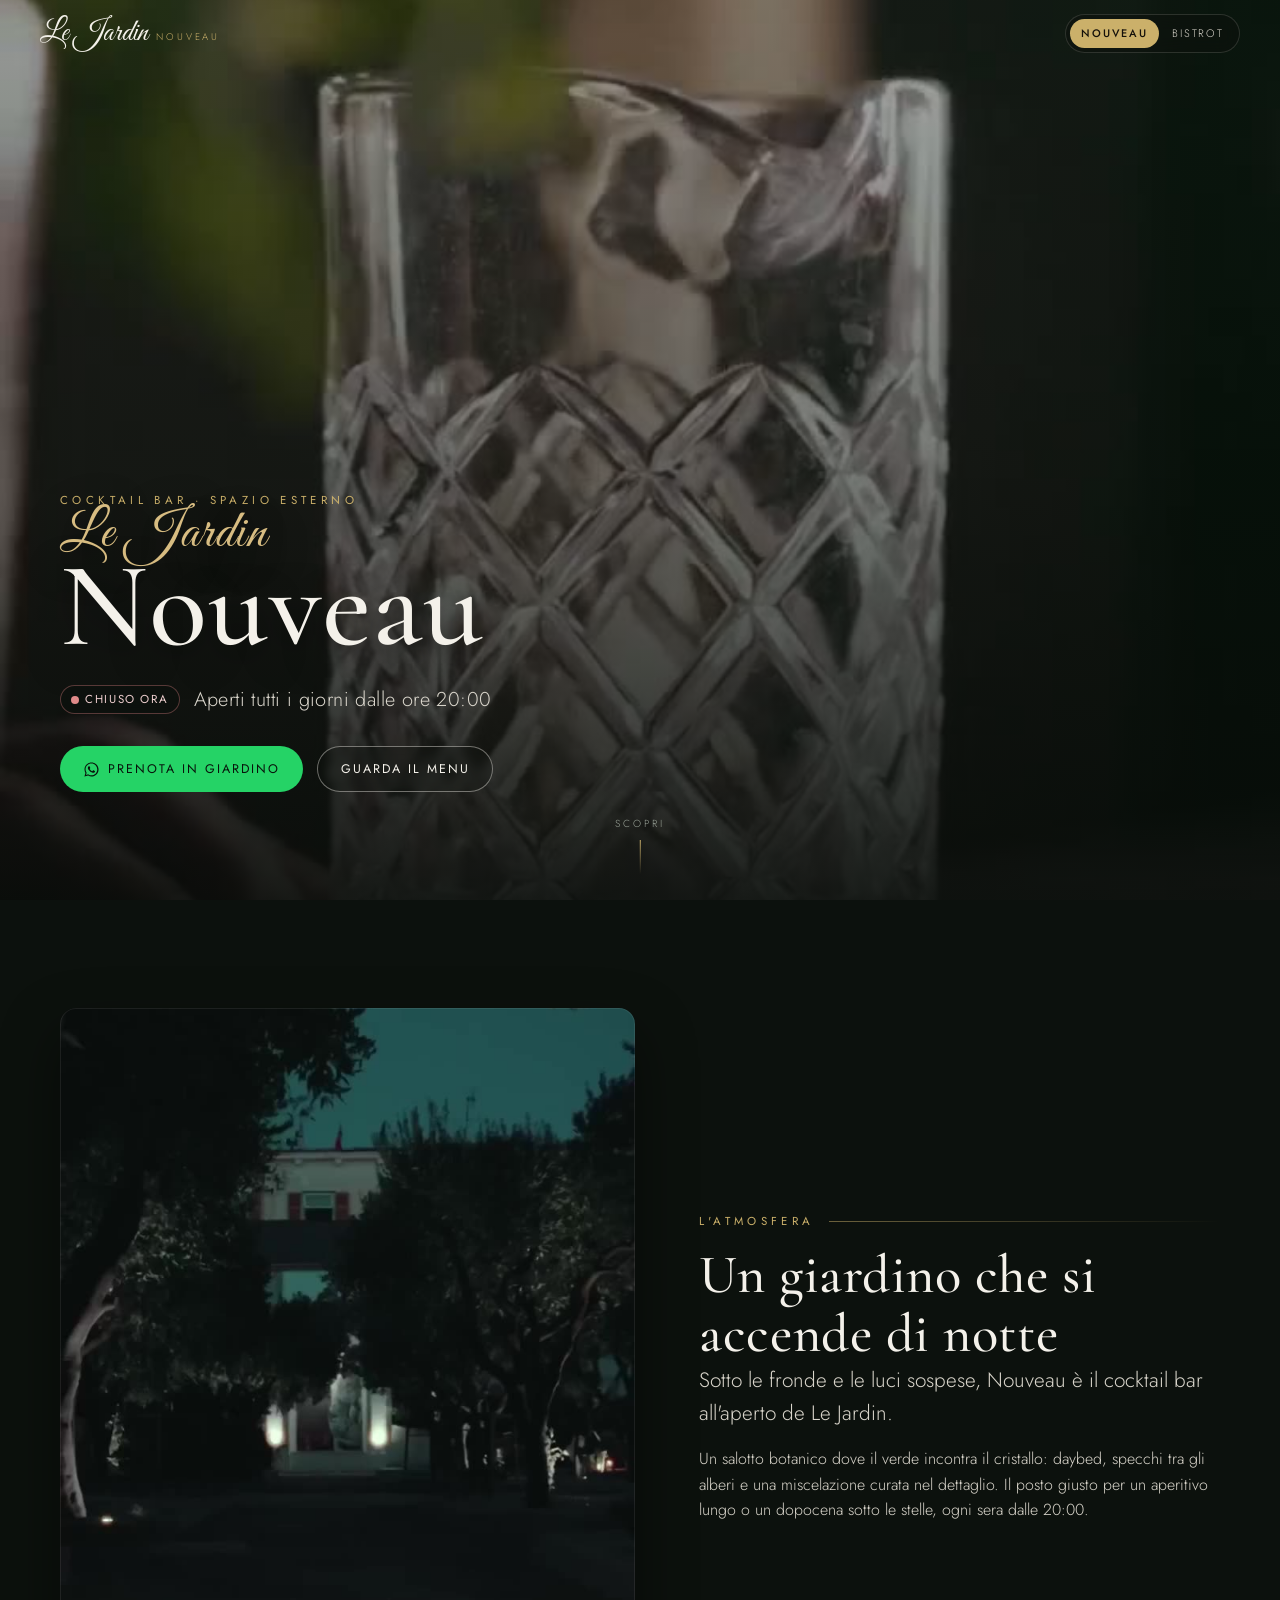
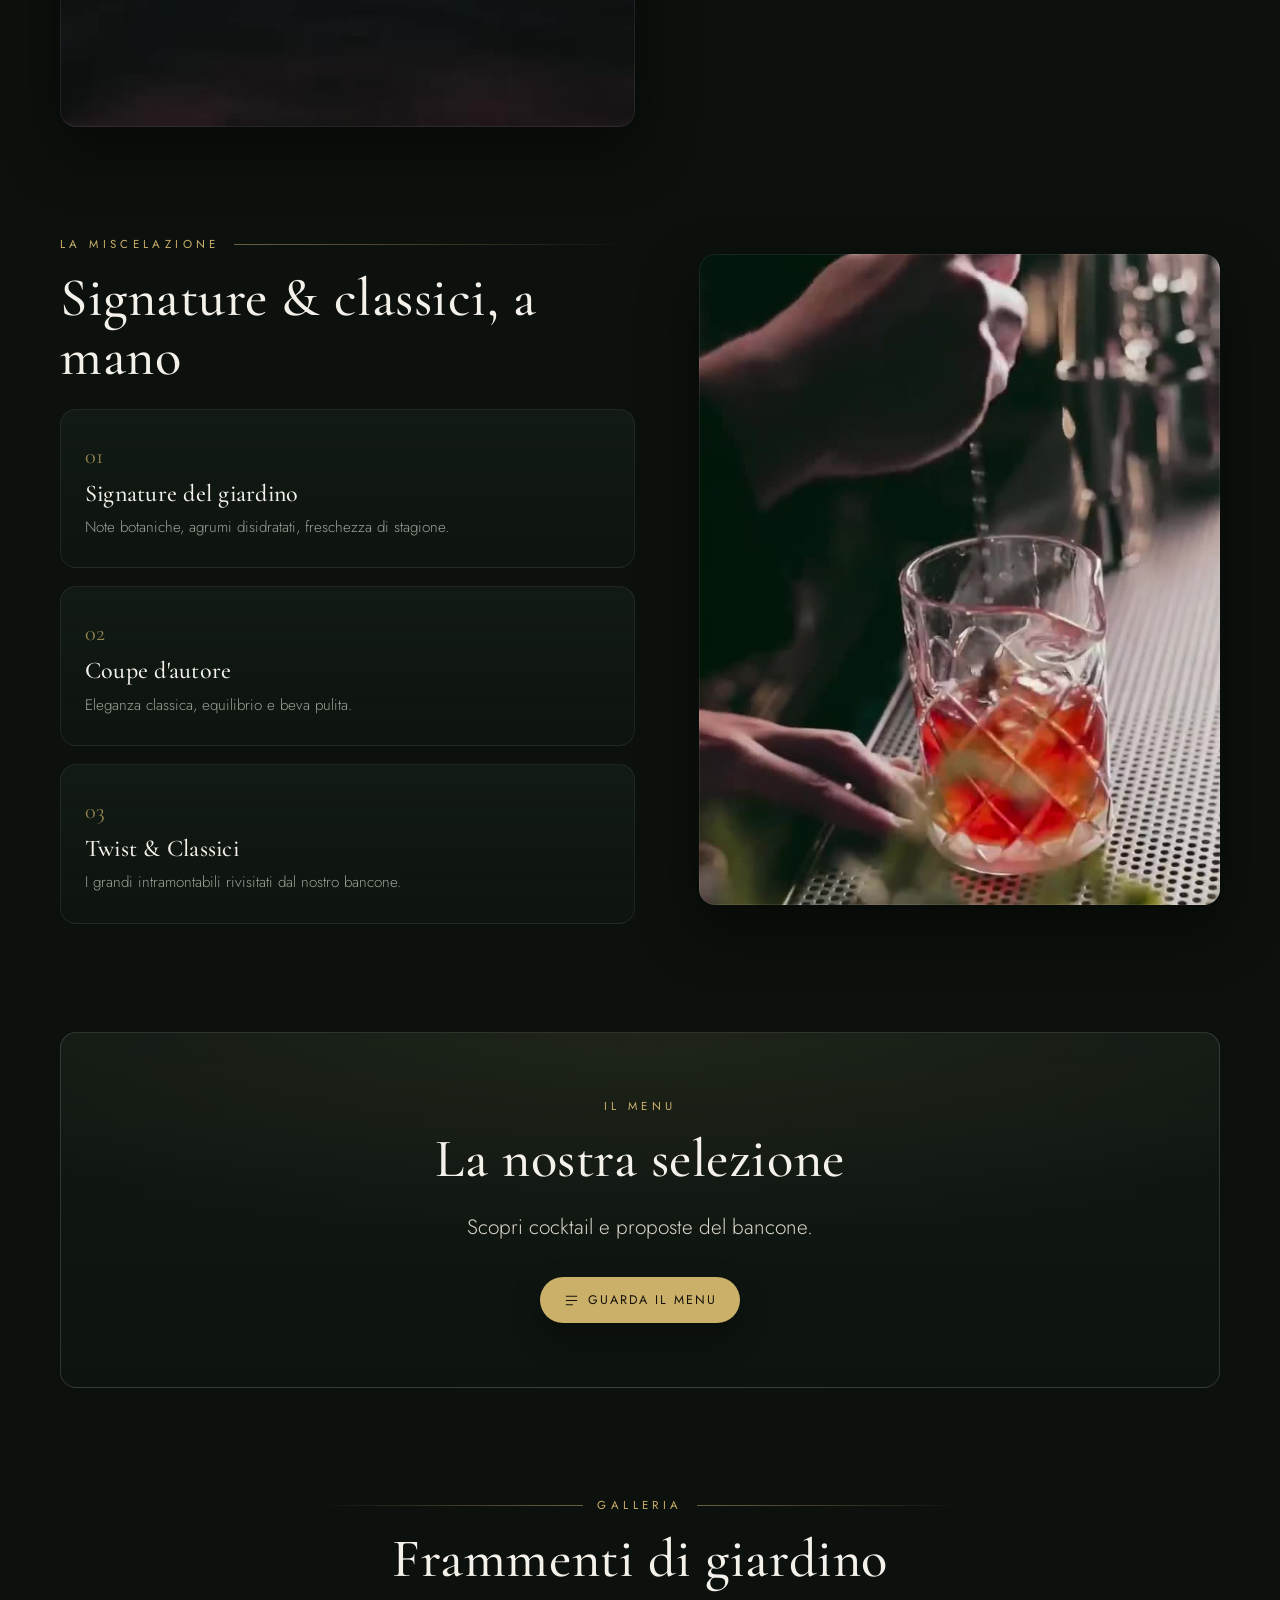
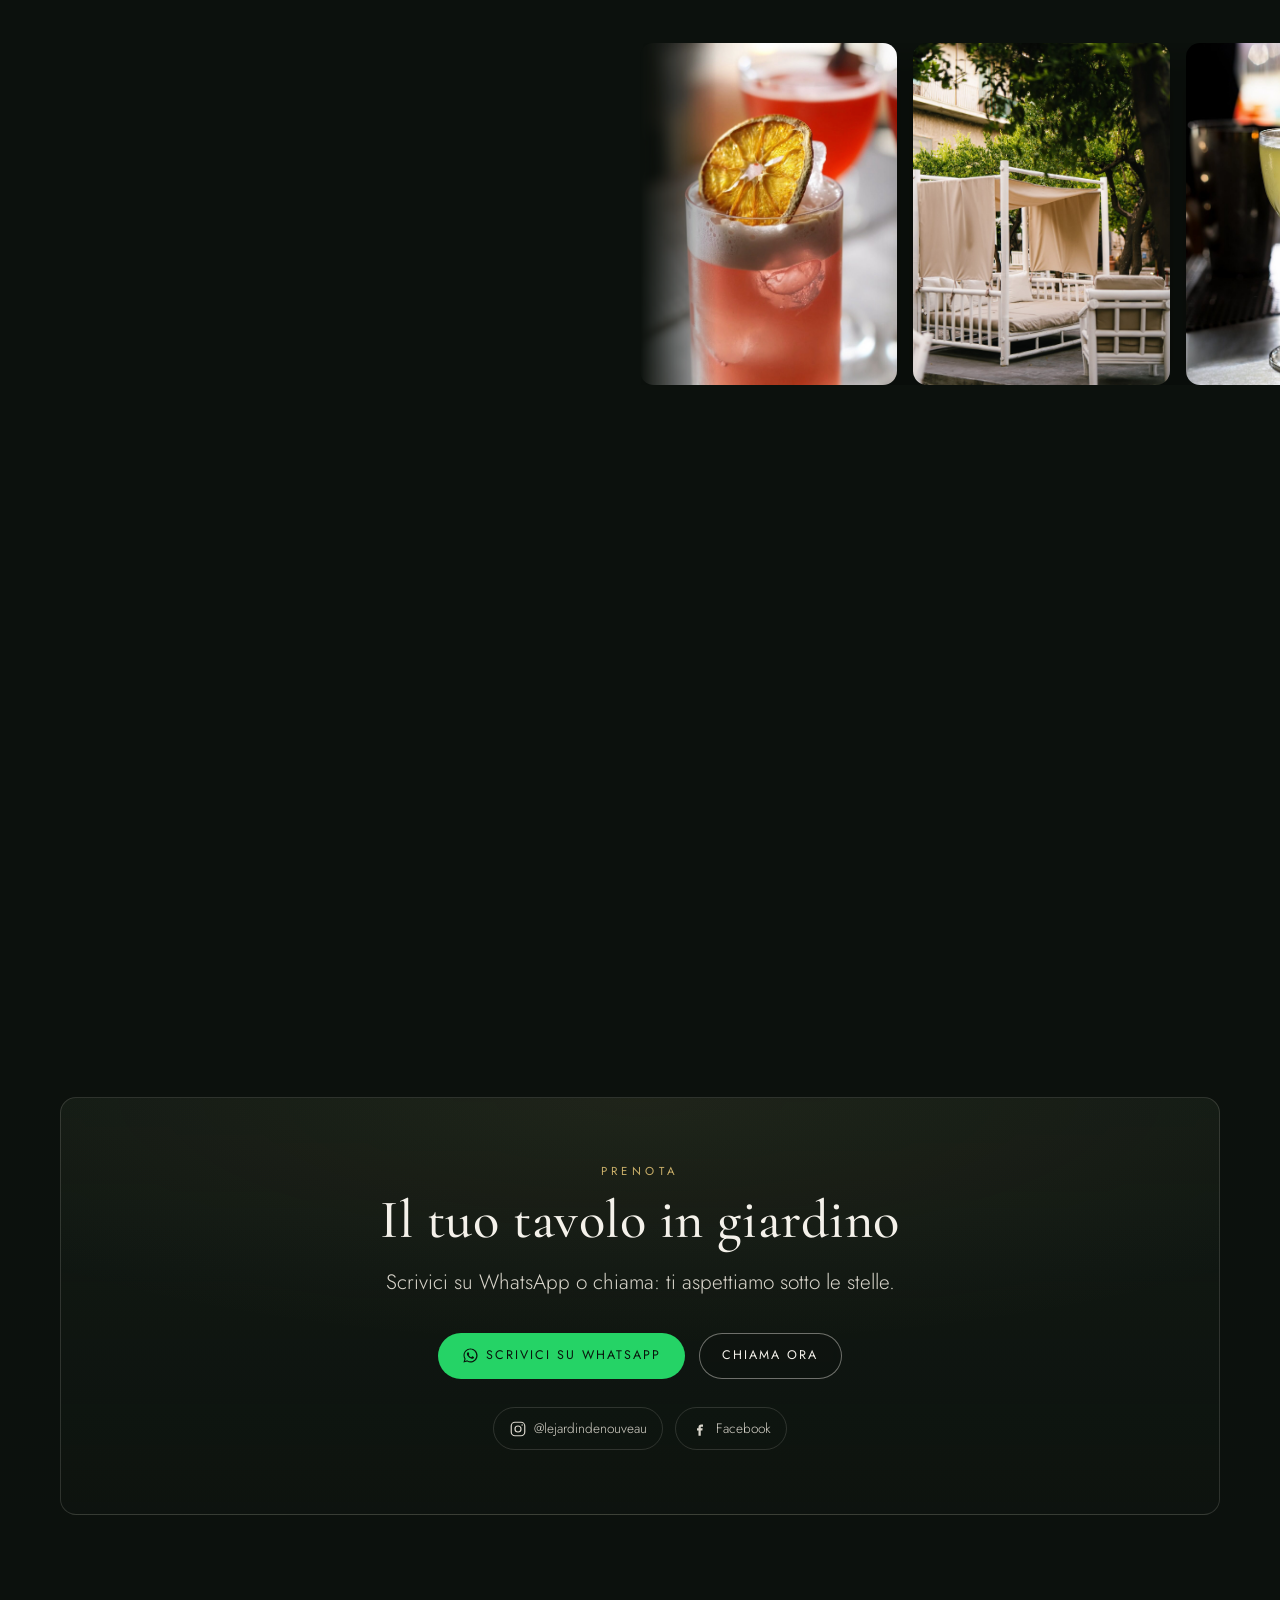
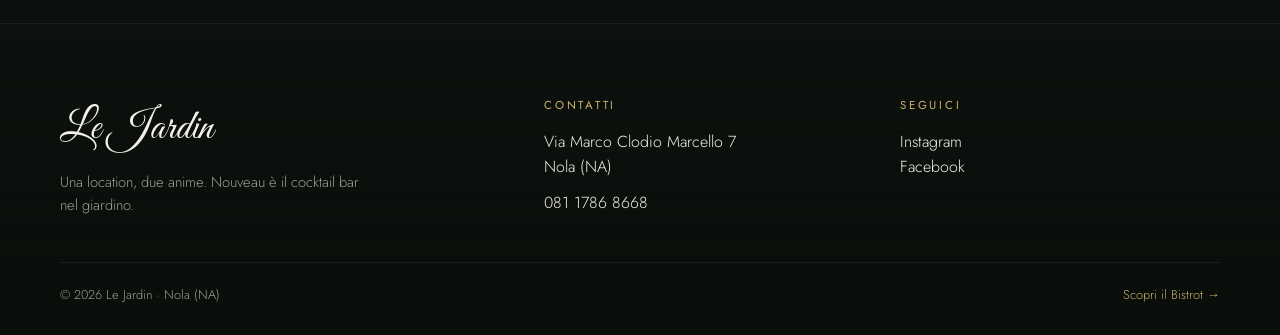
==== commit 1858a212: "Galleria a scorrimento orizzontale automatico" ====
--- a/nouveau.html
+++ b/nouveau.html
@@ -158,12 +158,14 @@
         <p class="divider-leaf kicker center">Galleria</p>
         <h2 class="section__title">Frammenti di giardino</h2>
       </div>
-      <div class="gallery" data-reveal>
-        <img loading="lazy" width="1072" height="1429" src="assets/img/nouveau-cocktail-1.jpg" alt="Cocktail rosso con agrume disidratato" />
-        <img loading="lazy" width="1203" height="1600" src="assets/img/nouveau-location-1.jpg" alt="Daybed nel giardino esterno" />
-        <img loading="lazy" width="1072" height="1429" src="assets/img/nouveau-cocktail-2.jpg" alt="Coupe con guarnizione di menta" />
-        <img loading="lazy" width="1200" height="1600" src="assets/img/nouveau-location-2.jpg" alt="Specchio tra gli alberi del giardino" />
-        <img loading="lazy" width="720" height="1280" src="assets/poster/nouveau-cocktail.jpg" alt="Cocktail servito nel bicchiere di cristallo" />
+    </div>
+    <div class="marquee" data-marquee data-reveal aria-hidden="true">
+      <div class="marquee__track">
+        <img loading="lazy" src="assets/img/nouveau-cocktail-1.jpg" alt="Cocktail rosso con agrume disidratato" />
+        <img loading="lazy" src="assets/img/nouveau-location-1.jpg" alt="Daybed nel giardino esterno" />
+        <img loading="lazy" src="assets/img/nouveau-cocktail-2.jpg" alt="Coupe con guarnizione di menta" />
+        <img loading="lazy" src="assets/img/nouveau-location-2.jpg" alt="Specchio tra gli alberi del giardino" />
+        <img loading="lazy" src="assets/poster/nouveau-cocktail.jpg" alt="Cocktail servito nel bicchiere di cristallo" />
       </div>
     </div>
   </section>
--- a/style.css
+++ b/style.css
@@ -326,14 +326,25 @@
 .menu-item__desc { color: var(--muted); font-size: .9rem; margin-top: .15em; }
 .menu-item__price { color: var(--accent); font-family: var(--serif); font-size: 1.2rem; white-space: nowrap; }
 
-/* ---------- Gallery ---------- */
-.gallery { columns: 3; column-gap: 14px; }
-.gallery img {
-  width: 100%; border-radius: 12px; margin-bottom: 14px; break-inside: avoid;
-  box-shadow: 0 12px 28px rgba(0,0,0,.35); transition: transform .6s var(--ease), filter .6s var(--ease);
-  filter: saturate(.96);
-}
-.gallery img:hover { transform: scale(1.02); filter: saturate(1.08); }
+/* ---------- Gallery: marquee orizzontale automatico (non interattivo) ---------- */
+.marquee {
+  width: 100vw; margin-left: 50%; transform: translateX(-50%); /* full-bleed */
+  overflow: hidden; pointer-events: none; /* non cliccabile né bloccabile */
+  -webkit-mask-image: linear-gradient(90deg, transparent, #000 6%, #000 94%, transparent);
+          mask-image: linear-gradient(90deg, transparent, #000 6%, #000 94%, transparent);
+}
+.marquee__track {
+  display: flex; align-items: center; gap: 16px; width: max-content;
+  will-change: transform;
+  animation: marquee var(--marquee-duration, 45s) linear infinite;
+}
+.marquee__track img {
+  height: clamp(230px, 38vh, 360px); width: auto;      /* proporzione ORIGINALE preservata */
+  border-radius: 14px; flex: 0 0 auto; display: block;
+  box-shadow: 0 14px 32px rgba(0,0,0,.4); filter: saturate(.98);
+  -webkit-user-drag: none; user-select: none;
+}
+@keyframes marquee { from { transform: translateX(0); } to { transform: translateX(-50%); } }
 
 /* ---------- Map / Dove siamo ---------- */
 .map-wrap { display: grid; grid-template-columns: 1fr 1fr; gap: clamp(24px,4vw,48px); align-items: stretch; }
@@ -411,7 +422,6 @@
   .split, .map-wrap, .contact-grid { grid-template-columns: 1fr; }
   .split.reverse .split__media { order: 0; }
   .cards { grid-template-columns: 1fr; }
-  .gallery { columns: 2; }
   .footer-grid { grid-template-columns: 1fr; gap: 30px; }
   .split__media { aspect-ratio: 16/11; }
 }
@@ -428,7 +438,7 @@
 }
 
 @media (max-width: 480px) {
-  .gallery { columns: 1; }
+  .marquee__track img { height: 210px; }
   .hero__actions .btn { width: 100%; justify-content: center; }
 }
 
@@ -436,4 +446,6 @@
 @media (prefers-reduced-motion: reduce) {
   *, *::before, *::after { animation-duration: .001ms !important; transition-duration: .001ms !important; scroll-behavior: auto !important; }
   [data-reveal] { opacity: 1; transform: none; }
-}
+  /* La galleria scorre sempre, per richiesta esplicita */
+  .marquee__track { animation: marquee var(--marquee-duration, 45s) linear infinite !important; }
+}
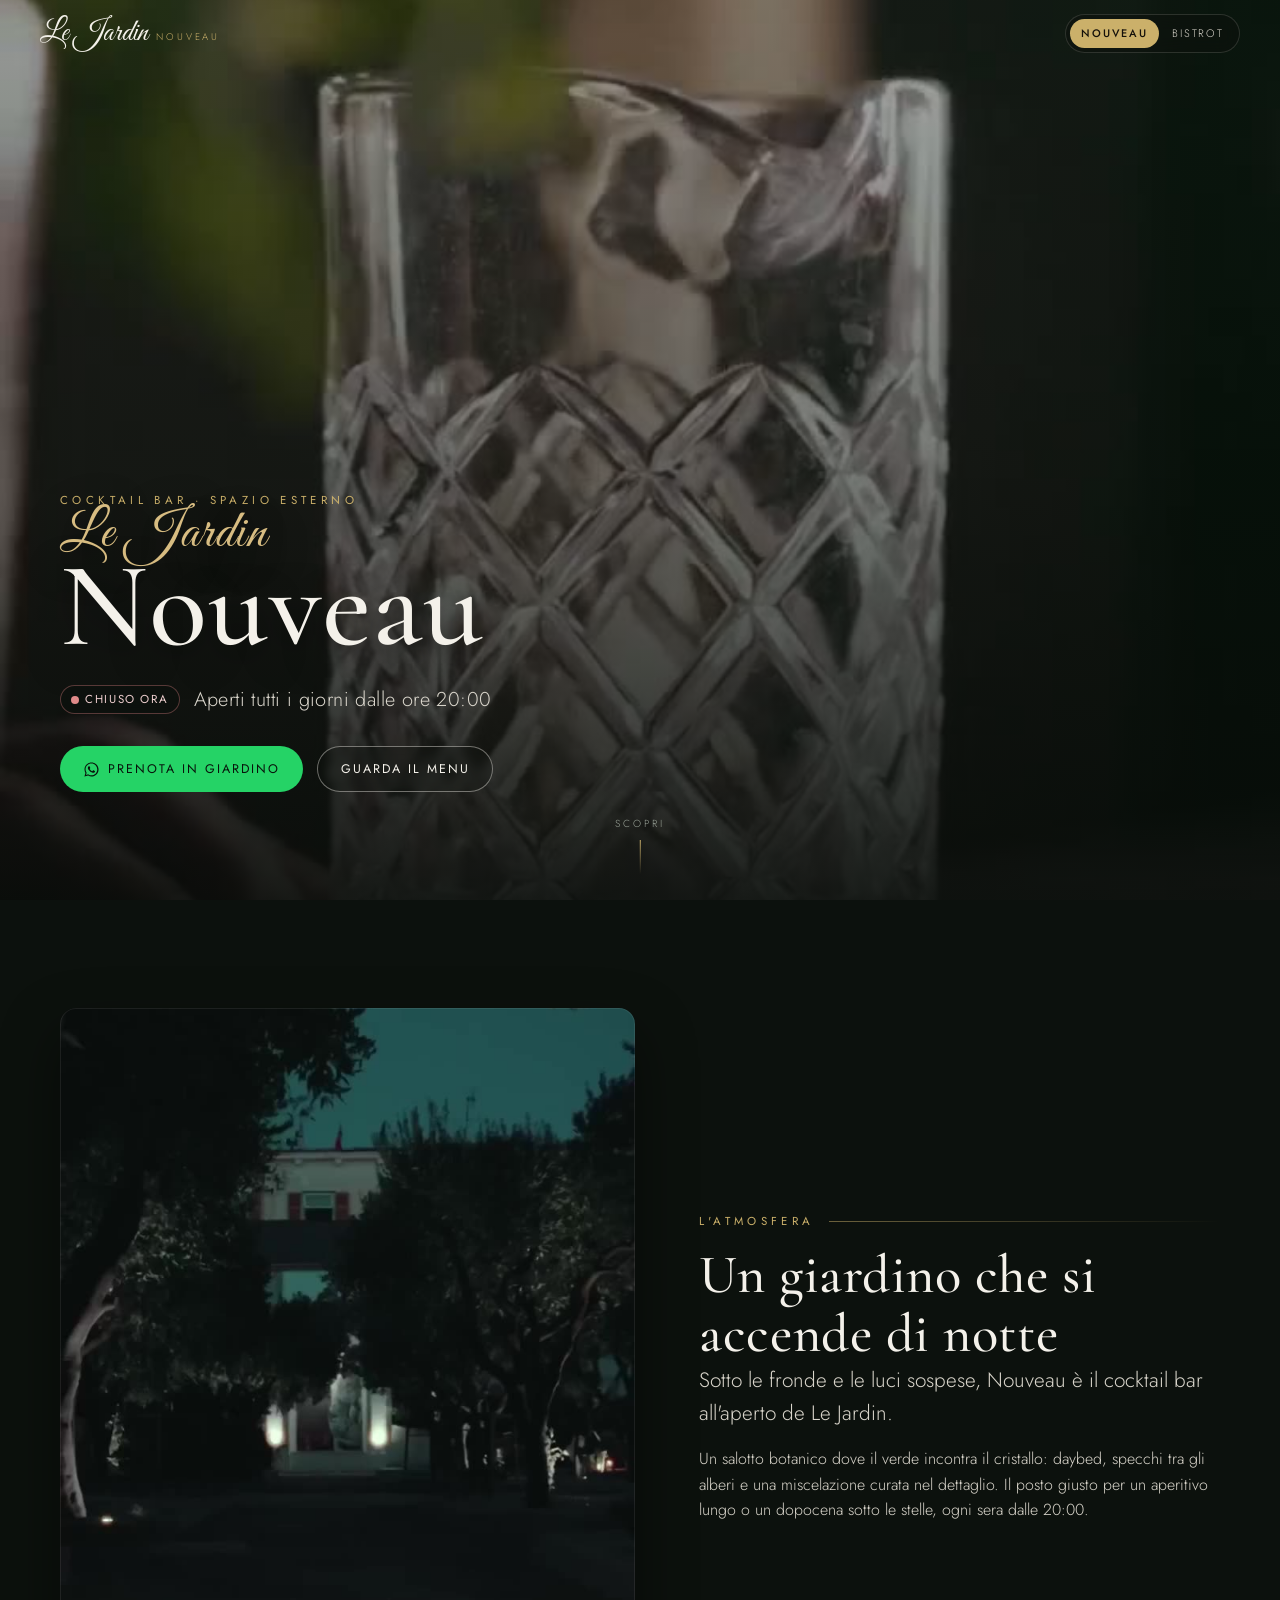
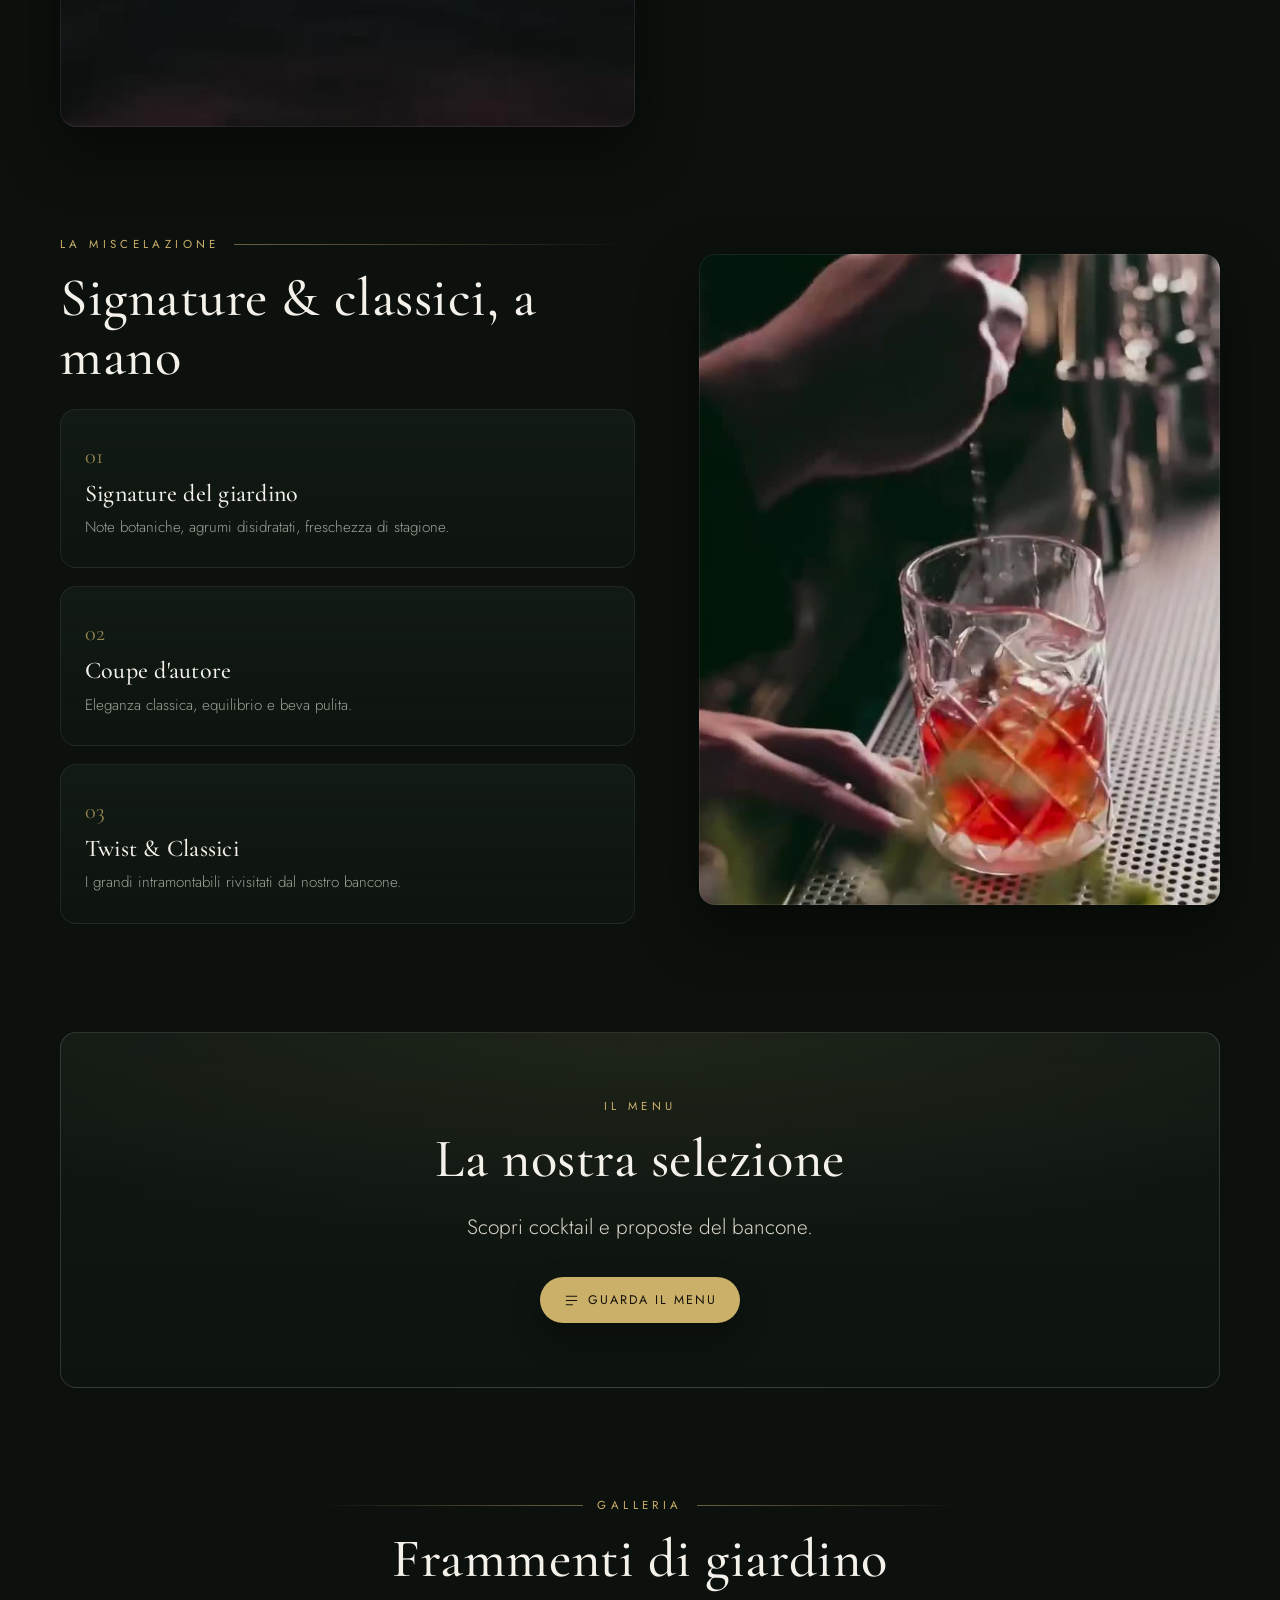
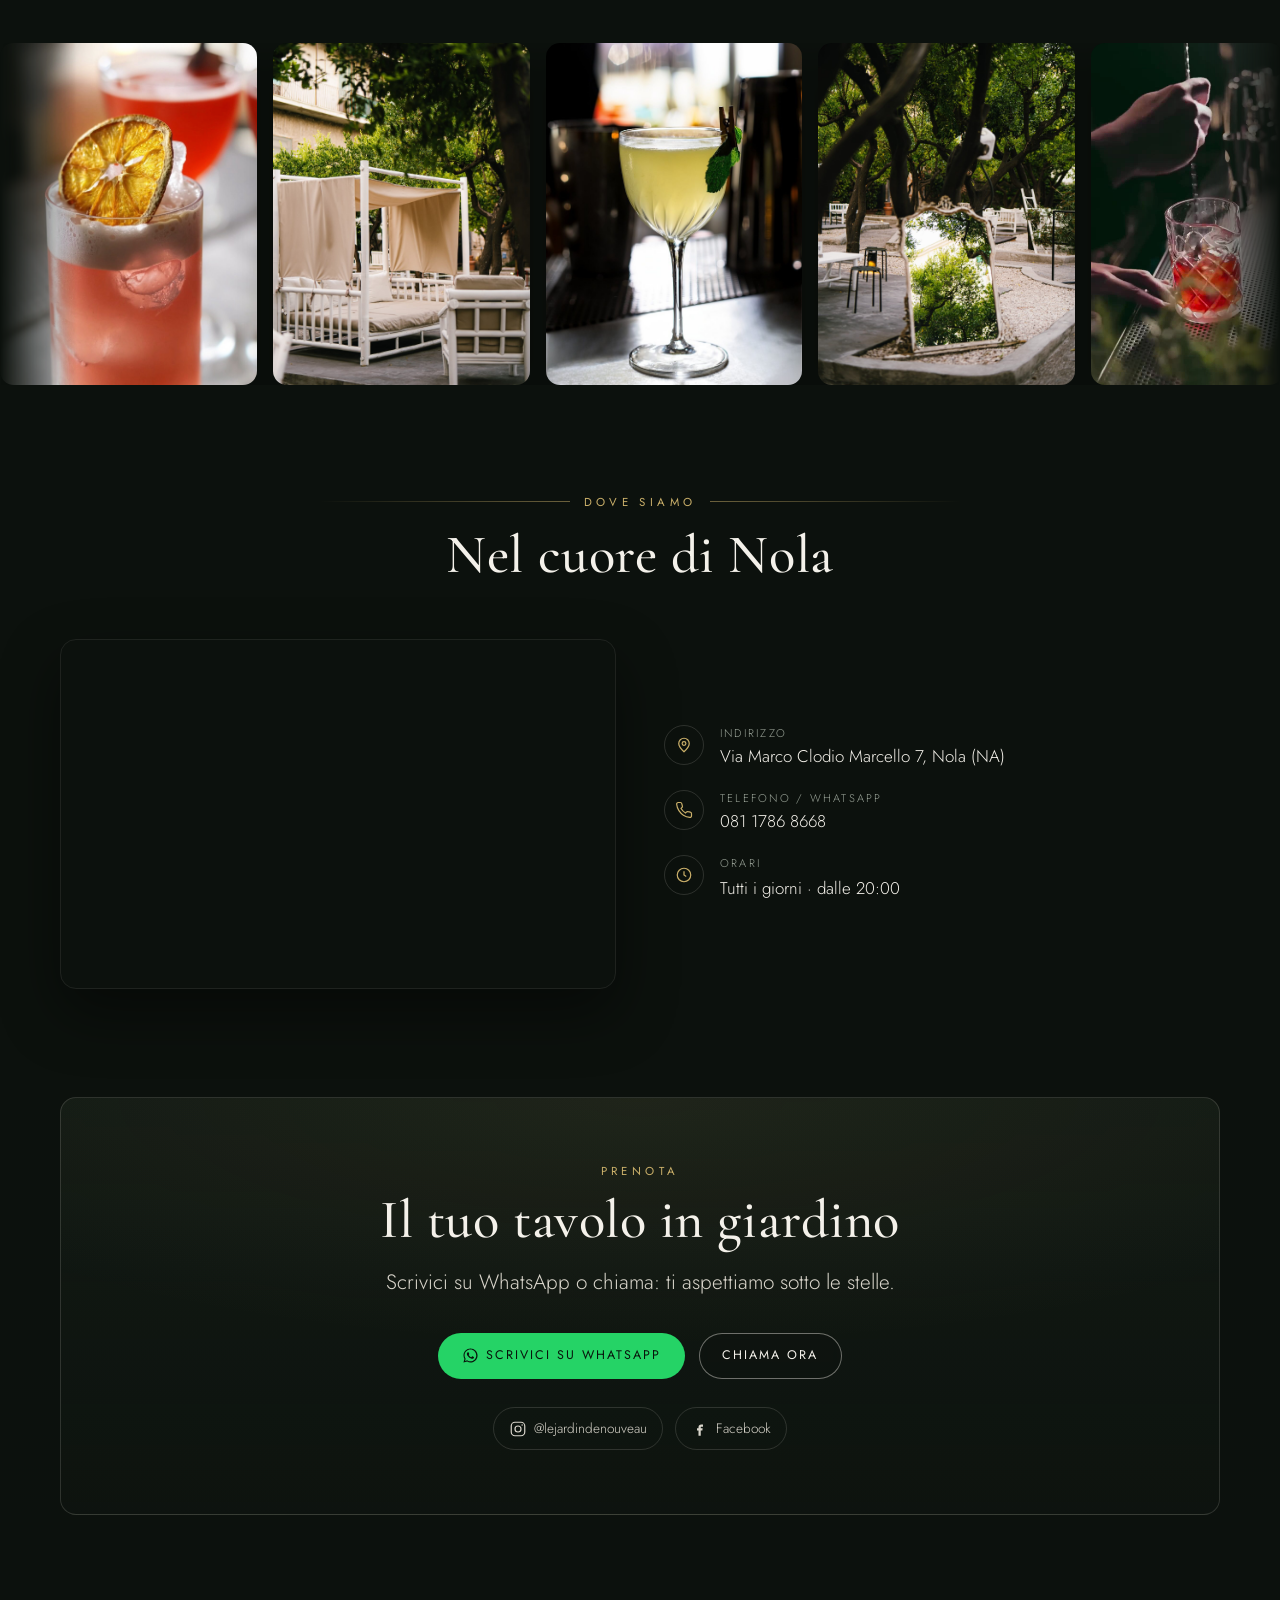
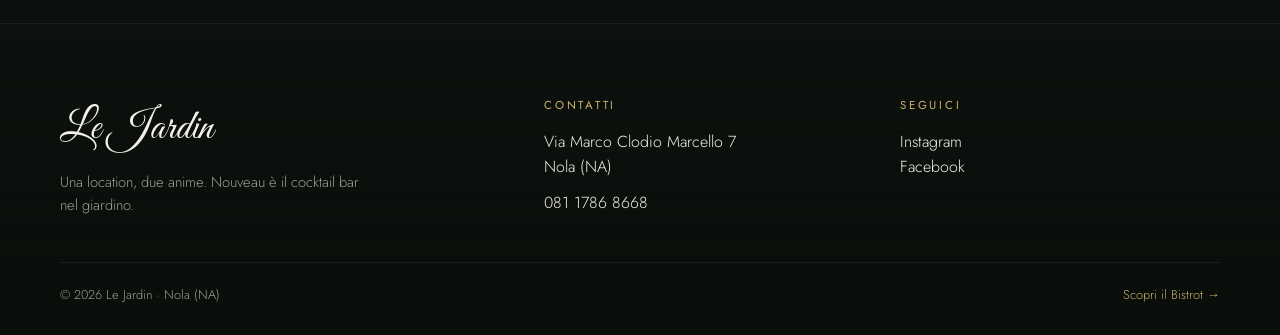
==== commit 62b60bec: "Fix galleria: striscia full-width, sfumatura ai bordi" ====
--- a/nouveau.html
+++ b/nouveau.html
@@ -159,13 +159,13 @@
         <h2 class="section__title">Frammenti di giardino</h2>
       </div>
     </div>
-    <div class="marquee" data-marquee data-reveal aria-hidden="true">
+    <div class="marquee" data-marquee aria-hidden="true">
       <div class="marquee__track">
-        <img loading="lazy" src="assets/img/nouveau-cocktail-1.jpg" alt="Cocktail rosso con agrume disidratato" />
-        <img loading="lazy" src="assets/img/nouveau-location-1.jpg" alt="Daybed nel giardino esterno" />
-        <img loading="lazy" src="assets/img/nouveau-cocktail-2.jpg" alt="Coupe con guarnizione di menta" />
-        <img loading="lazy" src="assets/img/nouveau-location-2.jpg" alt="Specchio tra gli alberi del giardino" />
-        <img loading="lazy" src="assets/poster/nouveau-cocktail.jpg" alt="Cocktail servito nel bicchiere di cristallo" />
+        <img src="assets/img/nouveau-cocktail-1.jpg" alt="Cocktail rosso con agrume disidratato" />
+        <img src="assets/img/nouveau-location-1.jpg" alt="Daybed nel giardino esterno" />
+        <img src="assets/img/nouveau-cocktail-2.jpg" alt="Coupe con guarnizione di menta" />
+        <img src="assets/img/nouveau-location-2.jpg" alt="Specchio tra gli alberi del giardino" />
+        <img src="assets/poster/nouveau-cocktail.jpg" alt="Cocktail servito nel bicchiere di cristallo" />
       </div>
     </div>
   </section>
--- a/style.css
+++ b/style.css
@@ -328,7 +328,7 @@
 
 /* ---------- Gallery: marquee orizzontale automatico (non interattivo) ---------- */
 .marquee {
-  width: 100vw; margin-left: 50%; transform: translateX(-50%); /* full-bleed */
+  width: 100vw; margin-left: calc(50% - 50vw); /* full-bleed senza transform (non entra in conflitto) */
   overflow: hidden; pointer-events: none; /* non cliccabile né bloccabile */
   -webkit-mask-image: linear-gradient(90deg, transparent, #000 6%, #000 94%, transparent);
           mask-image: linear-gradient(90deg, transparent, #000 6%, #000 94%, transparent);
